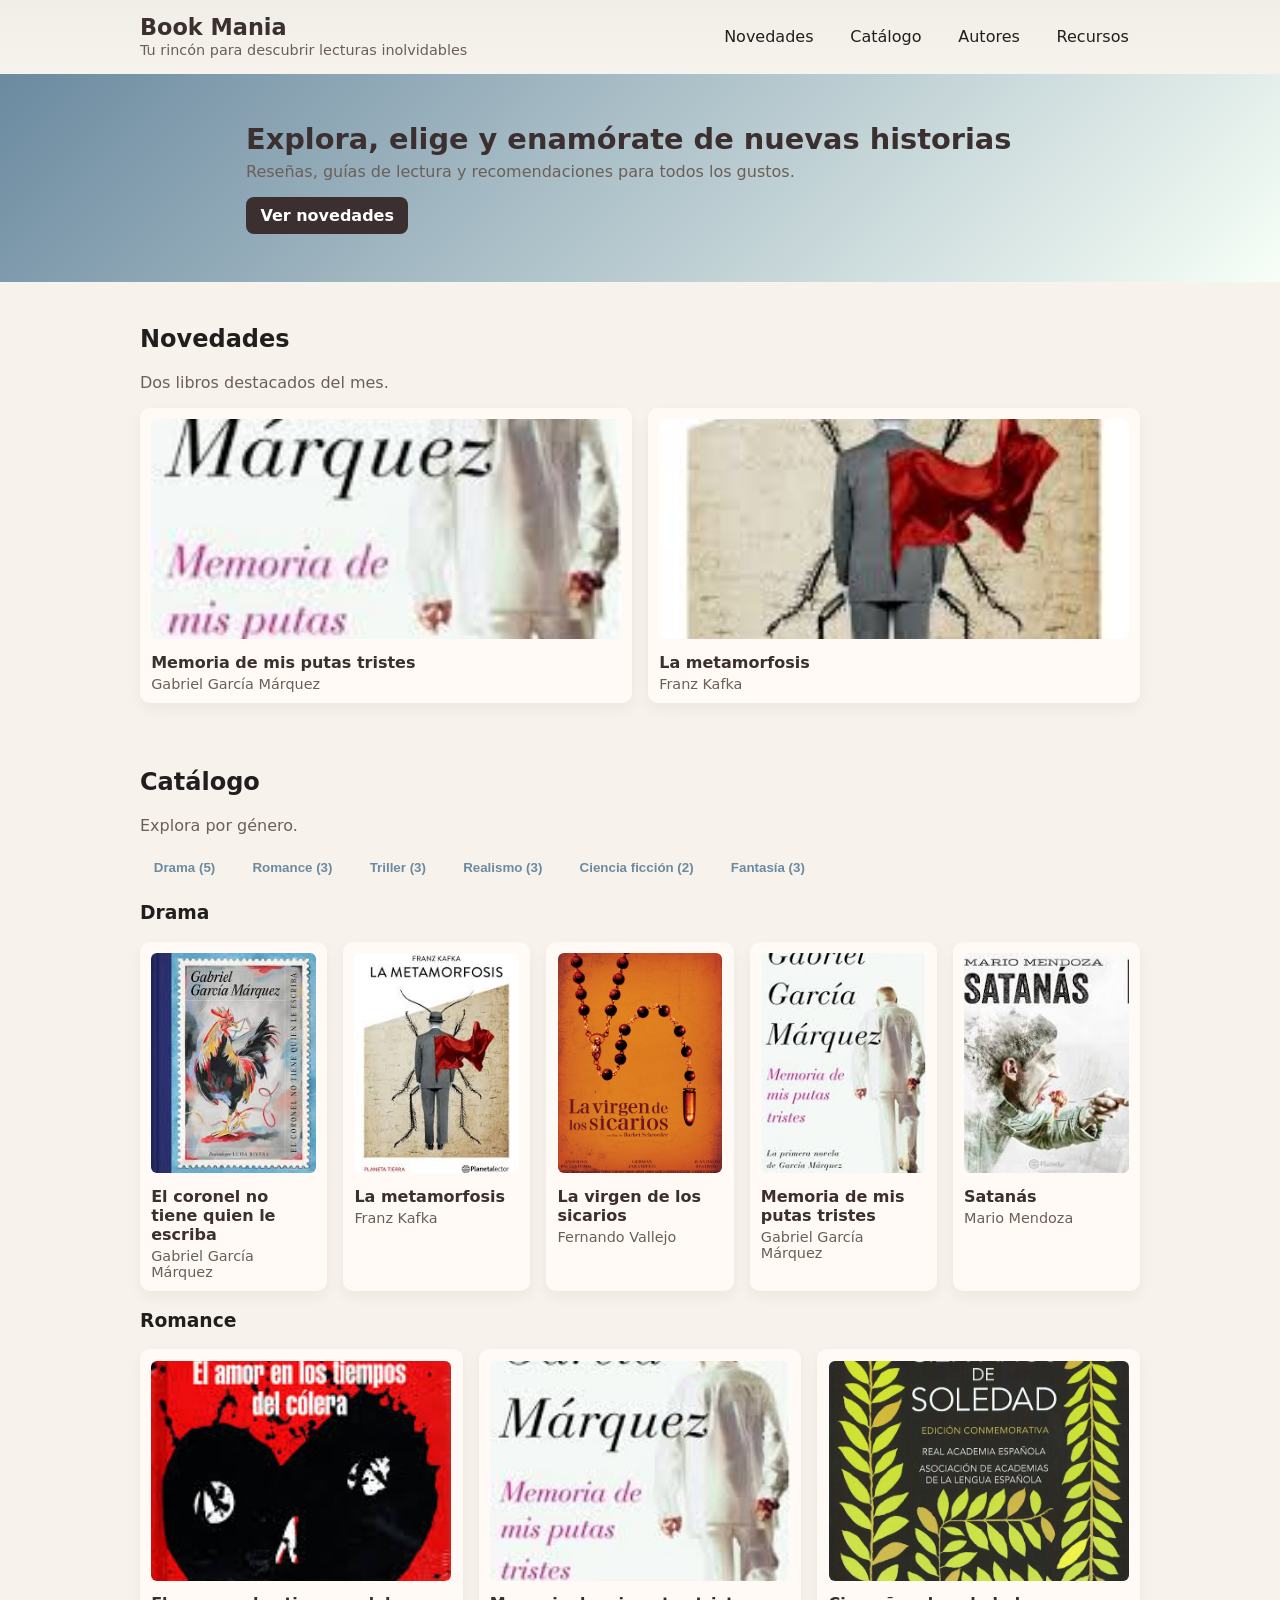
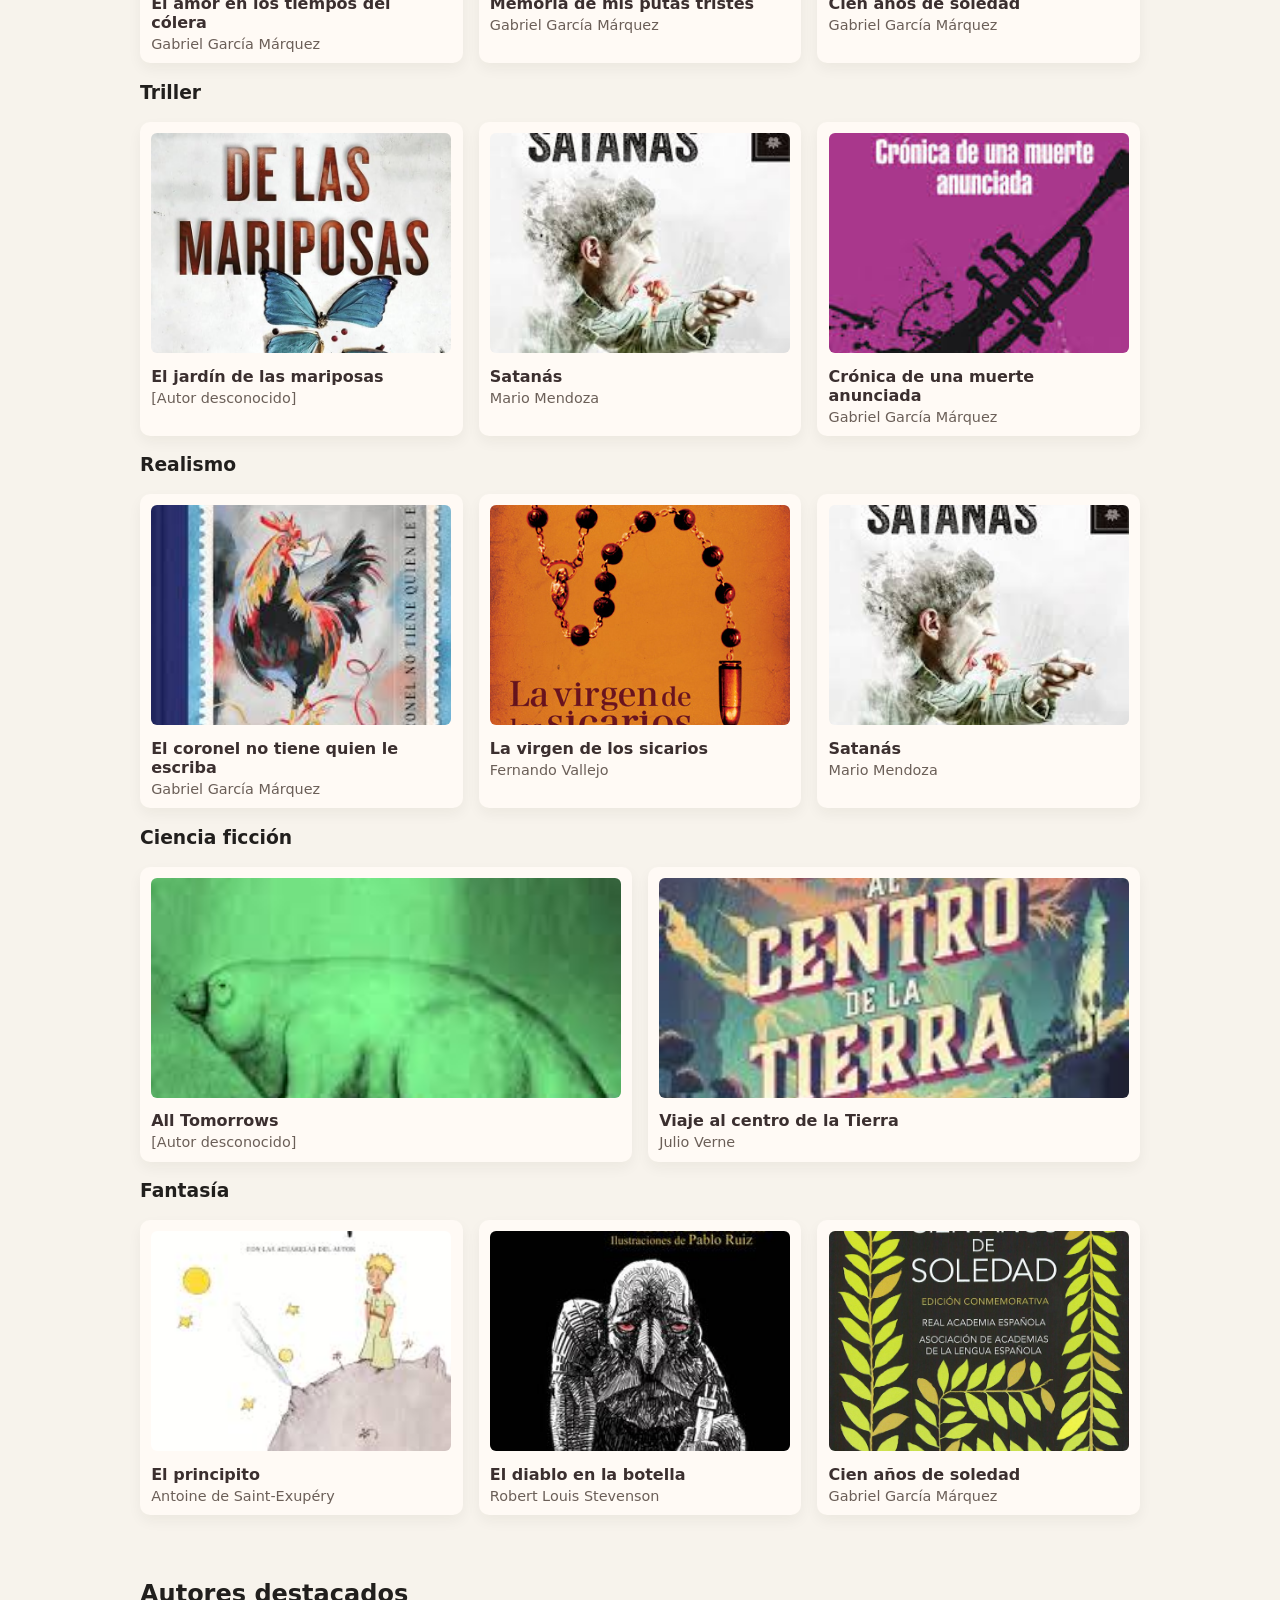
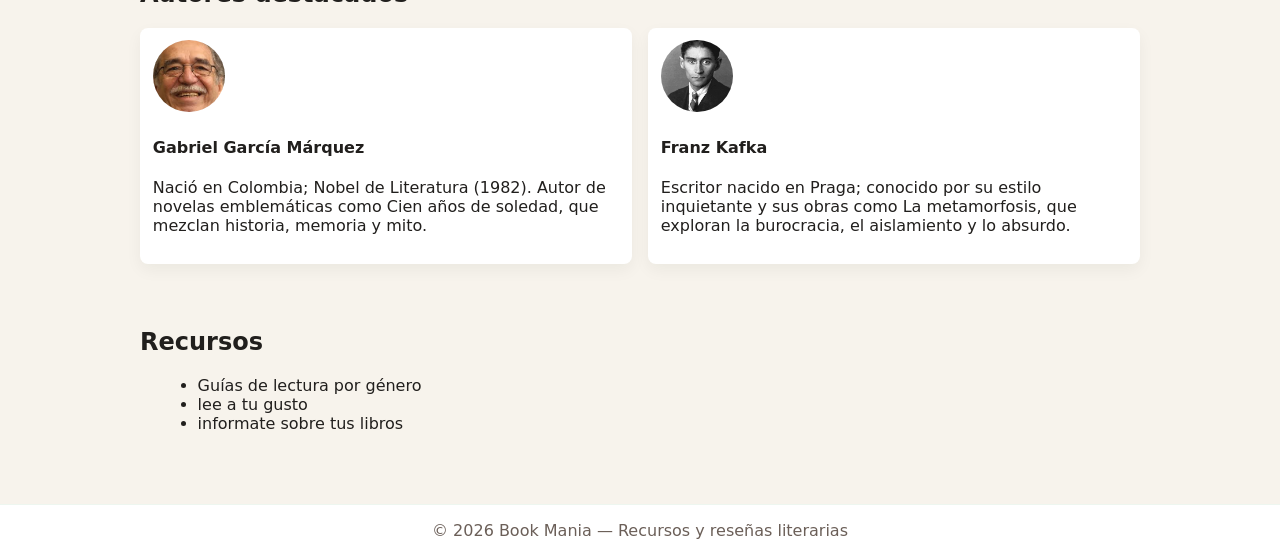
==== book-mania/index.html @ 06c865f2 "h" ====
<!doctype html>
<html lang="es">
<head>
  <meta charset="utf-8">
  <meta name="viewport" content="width=device-width, initial-scale=1">
  <title>Book Mania — Biblioteca y recomendaciones</title>
  <link rel="stylesheet" href="styles.css">
</head>
<body>
  <header class="site-header">
    <div class="container header-inner">
      <div class="brand">
        <h1>Book Mania</h1>
        <p class="tagline">Tu rincón para descubrir lecturas inolvidables</p>
      </div>
      <nav class="main-nav" id="main-nav">
        <ul>
          <li><a href="#novedades">Novedades</a></li>
          <li><a href="#catalogo">Catálogo</a></li>
          <li><a href="#autores">Autores</a></li>
          <li><a href="#recursos">Recursos</a></li>
        </ul>
      </nav>
      <button class="nav-toggle" id="nav-toggle" aria-label="Abrir menú">☰</button>
    </div>
  </header>

  <main>
    <section class="hero">
      <div class="container hero-inner">
        <h2>Explora, elige y enamórate de nuevas historias</h2>
        <p>Reseñas, guías de lectura y recomendaciones para todos los gustos.</p>
        <a href="#novedades" class="btn btn-primary">Ver novedades</a>
      </div>
    </section>

    <section id="novedades" class="container section">
      <h2>Novedades</h2>
      <p class="muted">Dos libros destacados del mes.</p>
      <div class="book-grid">
        <article class="book-card" id="nov-1" data-summary="Una novedad imperdible, mezcla de emoción y reflexión." data-description="Un retrato íntimo y lírico de un hombre que busca amor al final de su vida." data-why="Lee si te gustan las historias sobre memoria y deseo." data-features="tema del amor en la vejez|narracion reflexiva|personaje principal complejo">
          <div class="book-thumb"><img src="fotos/mis putas tristes.png" alt="Novedad 1"></div>
          <h4>Memoria de mis putas tristes</h4>
          <p class="book-author">Gabriel García Márquez</p>
        </article>
        <article class="book-card" id="nov-2" data-summary="Historia que está dando de qué hablar por su originalidad." data-description="Relato transformador sobre identidad y aislamiento." data-why="Ideal para quienes disfrutan del existencialismo y lo insólito." data-features="Original|Premiado|Lectura amena">
          <div class="book-thumb"><img src="fotos/la metamorfosis.png" alt="Novedad 2"></div>
          <h4>La metamorfosis</h4>
          <p class="book-author">Franz Kafka</p>
        </article>
      </div>
    </section>

    <section id="catalogo" class="container section">
      <h2>Catálogo</h2>
      <p class="muted">Explora por género.</p>

      <div class="genre-nav" role="tablist" aria-label="Géneros">
        <button class="genre-btn" data-target="genre-drama">Drama (5)</button>
        <button class="genre-btn" data-target="genre-romance">Romance (3)</button>
        <button class="genre-btn" data-target="genre-triller">Triller (3)</button>
        <button class="genre-btn" data-target="genre-realismo">Realismo (3)</button>
        <button class="genre-btn" data-target="genre-scifi">Ciencia ficción (2)</button>
        <button class="genre-btn" data-target="genre-fantasia">Fantasía (3)</button>
      </div>

      <!-- Drama (5) -->
      <div class="genre-section" id="genre-drama">
        <h3>Drama</h3>
        <div class="book-grid">
          <article class="book-card" data-genre="Drama" id="book-01" data-summary="Novela sobre un coronel y la espera." data-description="Un coronel espera una pensión que nunca llega; retrato de la soledad y la dignidad." data-why="Lee para conocer una crítica social compacta y emotiva." data-features="Clásico|Realismo social">
            <div class="book-thumb"><img src="fotos/Coronel.png" alt="El coronel no tiene quien le escriba"></div>
            <h4>El coronel no tiene quien le escriba</h4>
            <p class="book-author">Gabriel García Márquez</p>
          </article>
          <article class="book-card" data-genre="Drama" id="book-02" data-summary="Relato fantástico y perturbador." data-description="La transformación física y social de un hombre en insecto, y sus consecuencias." data-why="Lee si te interesan las metáforas sobre identidad y alienación." data-features="Clásico|Existencial">
            <div class="book-thumb"><img src="fotos/la metamorfosis.png" alt="La metamorfosis"></div>
            <h4>La metamorfosis</h4>
            <p class="book-author">Franz Kafka</p>
          </article>
          <article class="book-card" data-genre="Drama" id="book-03" data-summary="Novela sobre violencia urbana y redención." data-description="Una mirada cruda a la violencia en la ciudad y sus efectos en las personas." data-why="Recomendado para lectores que buscan narrativa social y directa." data-features="Crítica social|Realismo">
            <div class="book-thumb"><img src="fotos/la virgen de los sicarios.png" alt="La virgen de los sicarios"></div>
            <h4>La virgen de los sicarios</h4>
            <p class="book-author">Fernando Vallejo</p>
          </article>
          <article class="book-card" data-genre="Drama" id="book-04" data-summary="Novela sobre el amor tardío y la memoria." data-description="Historia íntima de un hombre que descubre el amor en la vejez." data-why="Perfecta para quienes disfrutan de prosa lírica y melancólica." data-features="Emotivo|Estilo lírico">
            <div class="book-thumb"><img src="fotos/mis putas tristes.png" alt="Memoria de mis putas tristes"></div>
            <h4>Memoria de mis putas tristes</h4>
            <p class="book-author">Gabriel García Márquez</p>
          </article>
          <article class="book-card" data-genre="Drama" id="book-05" data-summary="Novela oscura que explora el mal y la culpa." data-description="Relato que entrelaza crímenes y psicología para mostrar el lado oscuro de la sociedad." data-why="Lee si te atraen las tramas psicológicas y tensas." data-features="Impactante|Psicológico">
            <div class="book-thumb"><img src="fotos/satanas.png" alt="Satanás"></div>
            <h4>Satanás</h4>
            <p class="book-author">Mario Mendoza</p>
          </article>
       
        </div>
      </div>

      <!-- Romance (3) -->
      <div class="genre-section" id="genre-romance">
        <h3>Romance</h3>
        <div class="book-grid">
          <article class="book-card" data-genre="Romance" id="book-08" data-summary="Amor en tiempos y distancia." data-description="Una historia de amor que atraviesa el tiempo y la separación." data-why="Lee para disfrutar una épica romántica sobre lealtad y paciencia." data-features="Clásico|Épico">
            <div class="book-thumb"><img src="fotos/el amor en los tiempos de colera.png" alt="El amor en los tiempos del cólera"></div>
            <h4>El amor en los tiempos del cólera</h4>
            <p class="book-author">Gabriel García Márquez</p>
          </article>
          <article class="book-card" data-genre="Romance" id="book-09" data-summary="Novela sobre el amor tardío y la memoria." data-description="Reflexión sobre el deseo y la vejez narrada con ternura." data-why="Ideal para lectores que valoran la prosa sensible y la nostalgia." data-features="Emotivo|Estilo lírico">
            <div class="book-thumb"><img src="fotos/mis putas tristes.png" alt="Memoria de mis putas tristes"></div>
            <h4>Memoria de mis putas tristes</h4>
            <p class="book-author">Gabriel García Márquez</p>
          </article>
          <article class="book-card" data-genre="Romance" id="book-10" data-summary="Saga familiar y pasiones a lo largo de generaciones." data-description="Épica familiar que mezcla realismo mágico y destino colectivo." data-why="Lee si te gustan las sagas ricas en personajes y simbolismo." data-features="Clásico|Magistral">
            <div class="book-thumb"><img src="fotos/cien años de soledad.png" alt="Cien años de soledad"></div>
            <h4>Cien años de soledad</h4>
            <p class="book-author">Gabriel García Márquez</p>
          </article>
        </div>
      </div>

      <!-- Triller (3) -->
      <div class="genre-section" id="genre-triller">
        <h3>Triller</h3>
        <div class="book-grid">
          <article class="book-card" data-genre="Triller" id="book-11" data-summary="Novela de suspense y misterio." data-description="Suspense psicológico con personajes atrapados en una red de secretos." data-why="Lee para una trama tensa y sorprendente." data-features="Tensión|Giros">
            <div class="book-thumb"><img src="fotos/el jardin de las mariposas.png" alt="El jardín de las mariposas"></div>
            <h4>El jardín de las mariposas</h4>
            <p class="book-author">[Autor desconocido]</p>
          </article>
          <article class="book-card" data-genre="Triller" id="book-12" data-summary="Novela que explora el mal y la culpa." data-description="Relato que indaga en las causas y consecuencias del crimen." data-why="Recomendado si buscas tramas introspectivas y oscuras." data-features="Impactante|Psicológico">
            <div class="book-thumb"><img src="fotos/satanas.png" alt="Satanás"></div>
            <h4>Satanás</h4>
            <p class="book-author">Mario Mendoza</p>
          </article>
          <article class="book-card" data-genre="Triller" id="book-13" data-summary="Crónica que anticipa un desenlace inevitable." data-description="Crónica de un hecho trágico donde todos conocen el final." data-why="Lee para apreciar cómo la tensión se construye con lo cotidiano." data-features="Clásico|Sorpresa">
            <div class="book-thumb"><img src="fotos/cronicas de una muerte anunciada.png" alt="Crónica de una muerte anunciada"></div>
            <h4>Crónica de una muerte anunciada</h4>
            <p class="book-author">Gabriel García Márquez</p>
          </article>
        </div>
      </div>

      <!-- Realismo (3) -->
      <div class="genre-section" id="genre-realismo">
        <h3>Realismo</h3>
        <div class="book-grid">
          <article class="book-card" data-genre="Realismo" id="book-14" data-summary="Novela sobre un coronel y la espera." data-description="Retrato íntimo de la pobreza y la resistencia en un pueblo olvidado." data-why="Lee para conocer un estilo sobrio y profundamente humano." data-features="Clásico|Realismo social">
            <div class="book-thumb"><img src="fotos/Coronel.png" alt="El coronel no tiene quien le escriba"></div>
            <h4>El coronel no tiene quien le escriba</h4>
            <p class="book-author">Gabriel García Márquez</p>
          </article>
          <article class="book-card" data-genre="Realismo" id="book-15" data-summary="Novela sobre violencia urbana y redención." data-description="Narración cruda que examina la violencia y sus raíces sociales." data-why="Recomendado para lectores que buscan verdad y crítica social." data-features="Crítica social|Realismo">
            <div class="book-thumb"><img src="fotos/la virgen de los sicarios.png" alt="La virgen de los sicarios"></div>
            <h4>La virgen de los sicarios</h4>
            <p class="book-author">Fernando Vallejo</p>
          </article>
          <article class="book-card" data-genre="Realismo" id="book-16" data-summary="Novela oscura que explora el mal y la culpa." data-description="Historia que mezcla hechos violentos con reflexiones morales." data-why="Lee si te interesan las complejidades morales en la ficción." data-features="Impactante|Psicológico">
            <div class="book-thumb"><img src="fotos/satanas.png" alt="Satanás"></div>
            <h4>Satanás</h4>
            <p class="book-author">Mario Mendoza</p>
          </article>
        
        </div>
      </div>

      <!-- Ciencia ficción (2) -->
      <div class="genre-section" id="genre-scifi">
        <h3>Ciencia ficción</h3>
        <div class="book-grid">
          <article class="book-card" data-genre="Ciencia ficción" id="book-18" data-summary="Especulación futura sobre la evolución humana." data-description="Colección de escenarios que imaginan futuros posibles para la humanidad." data-why="Lee si te atrae la ciencia ficción especulativa y las ideas audaces." data-features="Espacial|Reflexivo">
            <div class="book-thumb"><img src="fotos/all tomorrows.png" alt="All Tomorrows"></div>
            <h4>All Tomorrows</h4>
            <p class="book-author">[Autor desconocido]</p>
          </article>
          <article class="book-card" data-genre="Ciencia ficción" id="book-19" data-summary="Aventura subterránea y descubrimientos." data-description="Viaje científico y aventurero hacia el centro del planeta, lleno de maravillas." data-why="Perfecto para lectores de aventuras clásicas y curiosidad científica." data-features="Aventura|Clásico">
            <div class="book-thumb"><img src="fotos/viaje al centro de la tierra.png" alt="Viaje al centro de la Tierra"></div>
            <h4>Viaje al centro de la Tierra</h4>
            <p class="book-author">Julio Verne</p>
          </article>
          
        </div>
      </div>

      <!-- Fantasía (2) -->
      <div class="genre-section" id="genre-fantasia">
        <h3>Fantasía</h3>
        <div class="book-grid">
          <article class="book-card" data-genre="Fantasía" id="book-21" data-summary="Historia poética y sencilla con grandes lecciones." data-description="Pequeñas reflexiones sobre la amistad, el amor y la pérdida." data-why="Lee en cualquier momento para ver la vida desde otra perspectiva." data-features="Clásico|Infantil">
            <div class="book-thumb"><img src="fotos/principito.png" alt="El principito"></div>
            <h4>El principito</h4>
            <p class="book-author">Antoine de Saint-Exupéry</p>
          </article>
          <article class="book-card" data-genre="Fantasía" id="book-22" data-summary="Cuento fantástico sobre deseos y consecuencias." data-description="Relato breve sobre un hombre que obtiene lo que desea, con un coste moral." data-why="Recomendado para quienes disfrutan de fábulas con moraleja." data-features="Clásico|Moral">
            <div class="book-thumb"><img src="fotos/diablo en la botella.png" alt="El diablo en la botella"></div>
            <h4>El diablo en la botella</h4>
            <p class="book-author">Robert Louis Stevenson</p>
          </article>
          <article class="book-card" data-genre="Fantasía" id="book-23" data-summary="Saga familiar y pasiones a lo largo de generaciones." data-description="Novela multigeneracional que mezcla lo fantástico con lo cotidiano." data-why="Lee para disfrutar de una prosa rica y un universo propio." data-features="Clásico|Magistral">
            <div class="book-thumb"><img src="fotos/cien años de soledad.png" alt="Cien años de soledad"></div>
            <h4>Cien años de soledad</h4>
            <p class="book-author">Gabriel García Márquez</p>
          </article>
        </div>
      </div>
    </section>

    <section id="autores" class="container section">
      <h2>Autores destacados</h2>
      <div class="authors">
        <article class="author-card" id="author-ggm" data-description="Escritor colombiano, figura central del realismo mágico." data-why="Lee a GGM por su prosa rica, sus mitos familiares y su visión de América Latina.">
          <div class="avatar"><img src="fotos/gabriel.png" alt="Gabriel García Márquez"></div>
          <h4>Gabriel García Márquez</h4>
          <p class="bio">Nació en Colombia; Nobel de Literatura (1982). Autor de novelas emblemáticas como Cien años de soledad, que mezclan historia, memoria y mito.</p>
        </article>

        <article class="author-card" id="author-kafka" data-description="Escritor checo de lengua alemana, autor de relatos sobre la alienación." data-why="Lee a Kafka para experimentar la narrativa del absurdo y las preguntas sobre identidad y culpa.">
          <div class="avatar"><img src="fotos/Franz Kafka.png" alt="Franz Kafka"></div>
          <h4>Franz Kafka</h4>
          <p class="bio">Escritor nacido en Praga; conocido por su estilo inquietante y sus obras como La metamorfosis, que exploran la burocracia, el aislamiento y lo absurdo.</p>
        </article>
      </div>
    </section>

    <section id="recursos" class="container section">
      <h2>Recursos</h2>
      <ul class="resources">
        <li>Guías de lectura por género</li>
        <li>lee a tu gusto </li>
        <li>informate sobre tus libros </li>
      </ul>
    </section>
  </main>

  <footer class="site-footer">
    <div class="container">
      <p>© 2026 Book Mania — Recursos y reseñas literarias</p>
    </div>
  </footer>
  <!-- Modal de detalles -->
  <div class="modal" id="book-modal" aria-hidden="true">
    <div class="modal-backdrop" id="modal-backdrop"></div>
    <div class="modal-content" role="dialog" aria-modal="true" aria-labelledby="modal-title">
      <button class="modal-close" id="modal-close" aria-label="Cerrar">×</button>
      <div class="modal-body">
        <div class="modal-left">
          <img id="modal-img" src="" alt="Portada">
        </div>
        <div class="modal-right">
          <h3 id="modal-title">Título</h3>
          <p class="modal-author" id="modal-author">Autor</p>
          <p id="modal-summary">Resumen</p>
          <!-- nueva sección: descripción y motivos -->
          <h4>Descripción</h4>
          <p id="modal-desc">Texto breve que describe el libro.</p>
          <h4>¿Por qué leerlo?</h4>
          <p id="modal-why">Razón para escoger esta lectura.</p>
          <h4>Características</h4>
          <ul id="modal-features"></ul>
        </div>
      </div>
    </div>
  </div>

  <script>
    const toggle = document.getElementById('nav-toggle');
    const nav = document.getElementById('main-nav');
    toggle.addEventListener('click', ()=>nav.classList.toggle('open'));

    // Géneros interactivos: scroll suave y marcar activo
    const genreBtns = document.querySelectorAll('.genre-btn');
    genreBtns.forEach(btn=>{
      btn.addEventListener('click', ()=>{
        const targetId = btn.dataset.target;
        const targetEl = document.getElementById(targetId);
        if(targetEl){
          targetEl.scrollIntoView({behavior:'smooth',block:'start'});
        }
        genreBtns.forEach(b=>b.classList.remove('active'));
        btn.classList.add('active');
      });
    });

    // Modal de libro
    const modal = document.getElementById('book-modal');
    const modalImg = document.getElementById('modal-img');
    const modalTitle = document.getElementById('modal-title');
    const modalAuthor = document.getElementById('modal-author');
    const modalSummary = document.getElementById('modal-summary');
    const modalDesc = document.getElementById('modal-desc');
    const modalWhy = document.getElementById('modal-why');
    const modalFeatures = document.getElementById('modal-features');
    const modalClose = document.getElementById('modal-close');
    const modalBackdrop = document.getElementById('modal-backdrop');

    function openModal(data){
      modalImg.src = data.imgSrc || '';
      modalImg.alt = data.imgAlt || '';
      modalTitle.textContent = data.title || '';
      modalAuthor.textContent = data.author || '';
      modalSummary.textContent = data.summary || '';
      modalDesc.textContent = data.description || '';
      modalWhy.textContent = data.why || '';
      modalFeatures.innerHTML = '';
      (data.features||[]).forEach(f=>{
        const li = document.createElement('li'); li.textContent = f; modalFeatures.appendChild(li);
      });
      modal.classList.add('open');
      modal.setAttribute('aria-hidden','false');
      document.body.style.overflow = 'hidden';
    }

    function closeModal(){
      modal.classList.remove('open');
      modal.setAttribute('aria-hidden','true');
      document.body.style.overflow = '';
    }

    modalClose.addEventListener('click', closeModal);
    modalBackdrop.addEventListener('click', closeModal);
    window.addEventListener('keydown', (e)=>{ if(e.key==='Escape') closeModal(); });

    // Agregar listeners a cada tarjeta de libro
    const bookCards = document.querySelectorAll('.book-card');
    bookCards.forEach(card=>{
      card.style.cursor = 'pointer';
      card.addEventListener('click', ()=>{
        const title = card.querySelector('h4')?.textContent || '';
        const author = card.querySelector('.book-author')?.textContent || '';
        const imgEl = card.querySelector('.book-thumb img');
        const imgSrc = imgEl ? imgEl.src : '';
        const imgAlt = imgEl ? imgEl.alt : '';
        const summary = card.dataset.summary || '';
        const description = card.dataset.description || '';
        const why = card.dataset.why || '';
        const features = (card.dataset.features || '').split('|').map(s=>s.trim()).filter(Boolean);
        openModal({title,author,imgSrc,imgAlt,summary,description,why,features});
      });
    });

    // Opcional: si vienes con hash en URL, activar ese género
    window.addEventListener('load', ()=>{
      const h = location.hash.replace('#','');
      if(h){
        const btn = document.querySelector(`.genre-btn[data-target="${h}"]`);
        if(btn) btn.click();
      }
    });
  </script>
</body>
</html>
---- book-mania/styles.css ----
:root{
  --bg:#f7f3ec; /* papel suave */
  --accent:#3b2f2f; /* marrón oscuro para títulos */
  --accent-2:#6b8aa0; /* azul suave para enlaces */
  --muted:#6b5f58; /* gris cálido */
  --card:#fffaf5; /* tarjetas claras */
  --text:#211f1d;
}
*{box-sizing:border-box}
html,body{height:100%}
body{margin:0;font-family:Inter, system-ui, -apple-system, 'Segoe UI', Roboto, Arial;background:var(--bg);color:var(--text)}
.container{max-width:1000px;margin:0 auto;padding:0 1rem}

.site-header{border-bottom:1px solid #eef6ef;background:linear-gradient(180deg, rgba(58,122,100,0.04), rgba(255,255,255,0));}
.header-inner{display:flex;align-items:center;justify-content:space-between;padding:0.9rem 0}
.brand h1{margin:0;color:var(--accent);font-size:1.4rem}
.brand .tagline{margin:2px 0 0;font-size:0.9rem;color:var(--muted)}
.main-nav ul{display:flex;gap:0.9rem;list-style:none;margin:0;padding:0}
.main-nav a{text-decoration:none;color:var(--text);padding:0.45rem 0.7rem;border-radius:6px}
.main-nav a:hover{background:var(--accent-2);color:var(--accent)}
.nav-toggle{display:none;border:0;background:transparent;font-size:1.3rem}

.hero{padding:3rem 0;background:linear-gradient(135deg,var(--accent-2), #f7fff7);border-bottom:1px solid #f0f8f0}
.hero-inner{max-width:820px}
.hero h2{margin:0 0 0.4rem;font-size:1.8rem;color:var(--accent)}
.hero p{margin:0 0 1rem;color:var(--muted)}
.btn{display:inline-block;padding:0.55rem 0.9rem;border-radius:8px;text-decoration:none;font-weight:600}
.btn-primary{background:var(--accent);color:#fff}

.section{padding:1.4rem 0}
.muted{color:var(--muted)}

.genre-nav{display:flex;gap:0.6rem;flex-wrap:wrap;margin:0.6rem 0 1rem}
.genre-btn{background:transparent;border:1px solid transparent;padding:0.5rem 0.8rem;border-radius:8px;cursor:pointer;color:var(--accent-2);font-weight:600}
.genre-btn:hover{background:rgba(107,138,160,0.08)}
.genre-btn.active{background:var(--accent-2);color:#fff}

.book-grid{display:grid;grid-template-columns:repeat(auto-fit,minmax(180px,1fr));gap:1rem}
.book-card{background:var(--card);padding:0.7rem;border-radius:10px;box-shadow:0 6px 14px rgba(33,31,29,0.05);text-align:left}
.book-thumb img{width:100%;height:220px;object-fit:cover;border-radius:6px}
.book-card h4{margin:0.6rem 0 0.25rem;color:var(--accent)}
.book-author{margin:0;color:var(--muted);font-size:0.9rem}

.authors{display:flex;gap:1rem;flex-wrap:wrap}
.author-card{background:#fff;padding:0.8rem;border-radius:8px;flex:1 1 220px;box-shadow:0 6px 16px rgba(16,38,18,0.05)}
.avatar img{width:72px;height:72px;object-fit:cover;border-radius:50%}

.resources{list-style:disc;margin-left:1.1rem}

.contact-form{display:grid;gap:0.6rem;max-width:520px}
.contact-form input,.contact-form textarea{width:100%;padding:0.6rem;border:1px solid #e6efe6;border-radius:6px}

.site-footer{border-top:1px solid #efe7dd;padding:1rem 0;margin-top:2rem;background:transparent}
.site-footer p{margin:0;color:var(--muted);text-align:center}

@media(max-width:900px){
  .main-nav{display:none}
  .main-nav.open{display:block;position:absolute;left:0;right:0;top:68px;background:var(--bg);padding:0.6rem;border-top:1px solid #efe7dd}
  .main-nav ul{flex-direction:column}
  .nav-toggle{display:block}
  .list-cards{grid-template-columns:1fr}
}

@media(max-width:520px){
  .hero h2{font-size:1.3rem}
  .book-thumb img{height:180px}
}


.authors{display:flex;gap:1rem;flex-wrap:wrap}
.author-card{background:#fff;padding:0.8rem;border-radius:8px;flex:1 1 220px;box-shadow:0 6px 16px rgba(16,38,18,0.05)}
.avatar img{width:72px;height:72px;object-fit:cover;border-radius:50%}

.resources{list-style:disc;margin-left:1.1rem}

.contact-form{display:grid;gap:0.6rem;max-width:520px}
.contact-form input,.contact-form textarea{width:100%;padding:0.6rem;border:1px solid #e6efe6;border-radius:6px}

.site-footer{border-top:1px solid #eef6ef;padding:1rem 0;margin-top:2rem;background:#fff}
.site-footer p{margin:0;color:var(--muted);text-align:center}

@media(max-width:900px){
  .main-nav{display:none}
  .main-nav.open{display:block;position:absolute;left:0;right:0;top:68px;background:var(--bg);padding:0.6rem;border-top:1px solid #eef6ef}
  .main-nav ul{flex-direction:column}
  .nav-toggle{display:block}
  .list-cards{grid-template-columns:1fr}
}

@media(max-width:520px){
  .hero h2{font-size:1.3rem}
  .thumb img{width:96px;height:132px}
}

/* Modal styles */
.modal{position:fixed;inset:0;display:flex;align-items:center;justify-content:center;visibility:hidden;opacity:0;transition:opacity .22s ease,visibility .22s;z-index:60}
.modal.open{visibility:visible;opacity:1}
.modal-backdrop{position:absolute;inset:0;background:rgba(16,16,16,0.45)}
.modal-content{position:relative;background:var(--card);border-radius:12px;max-width:920px;width:94%;z-index:70;box-shadow:0 20px 50px rgba(16,16,16,0.25);overflow:hidden}
.modal-body{display:flex;gap:1rem;padding:1rem}
.modal-left{flex:0 0 40%;max-width:40%}
.modal-left img{width:100%;height:100%;object-fit:cover;border-radius:8px}
.modal-right{flex:1;padding:0.2rem 0.4rem}
.modal-right h3{margin:0;color:var(--accent)}
.modal-right p{color:var(--muted)}
.modal-right h4{margin-top:0.8rem;margin-bottom:0.3rem;color:var(--accent-2)}
.modal-features{margin:0;padding:0}
.modal-features li{margin:0.25rem 0;padding-left:1rem}
.modal-close{position:absolute;right:8px;top:6px;border:0;background:transparent;font-size:1.6rem;padding:0.3rem;cursor:pointer;color:var(--muted)}

@media(max-width:800px){
  .modal-body{flex-direction:column}
  .modal-left{max-width:100%;flex-basis:auto}
}
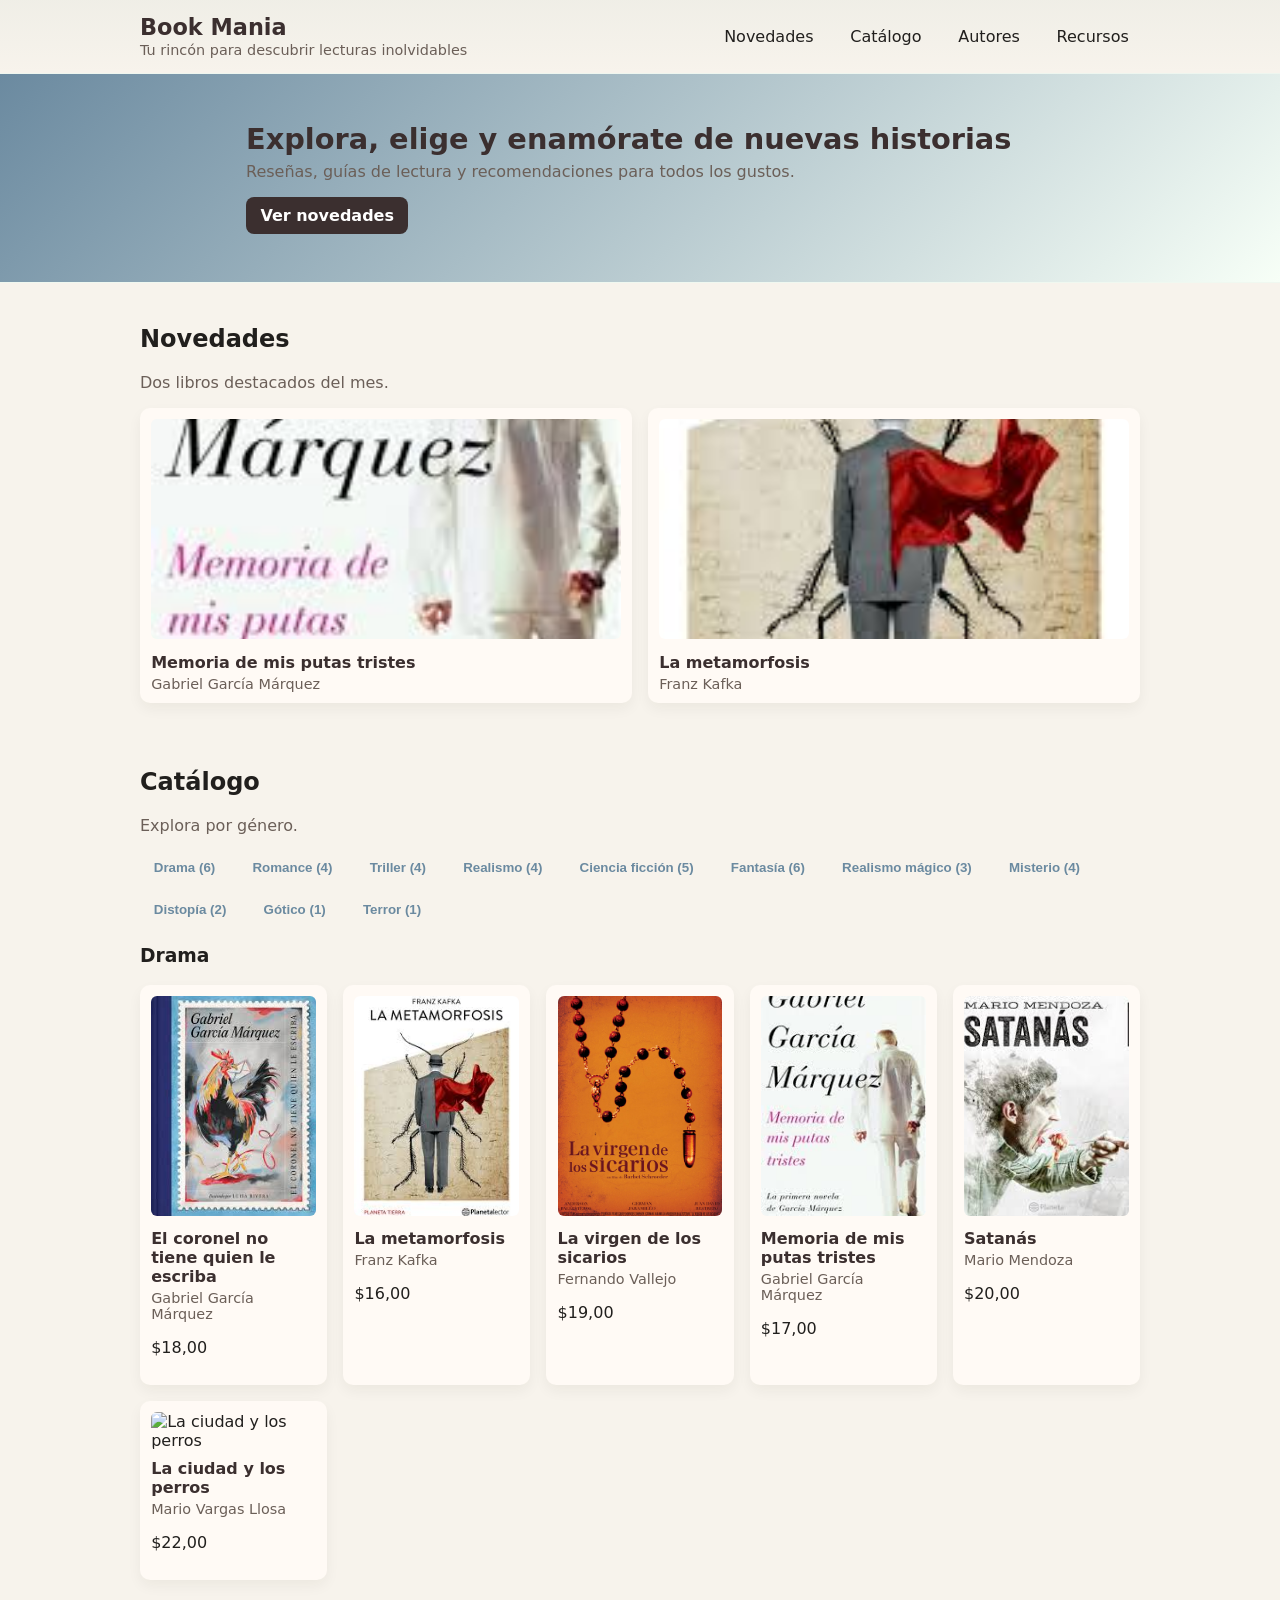
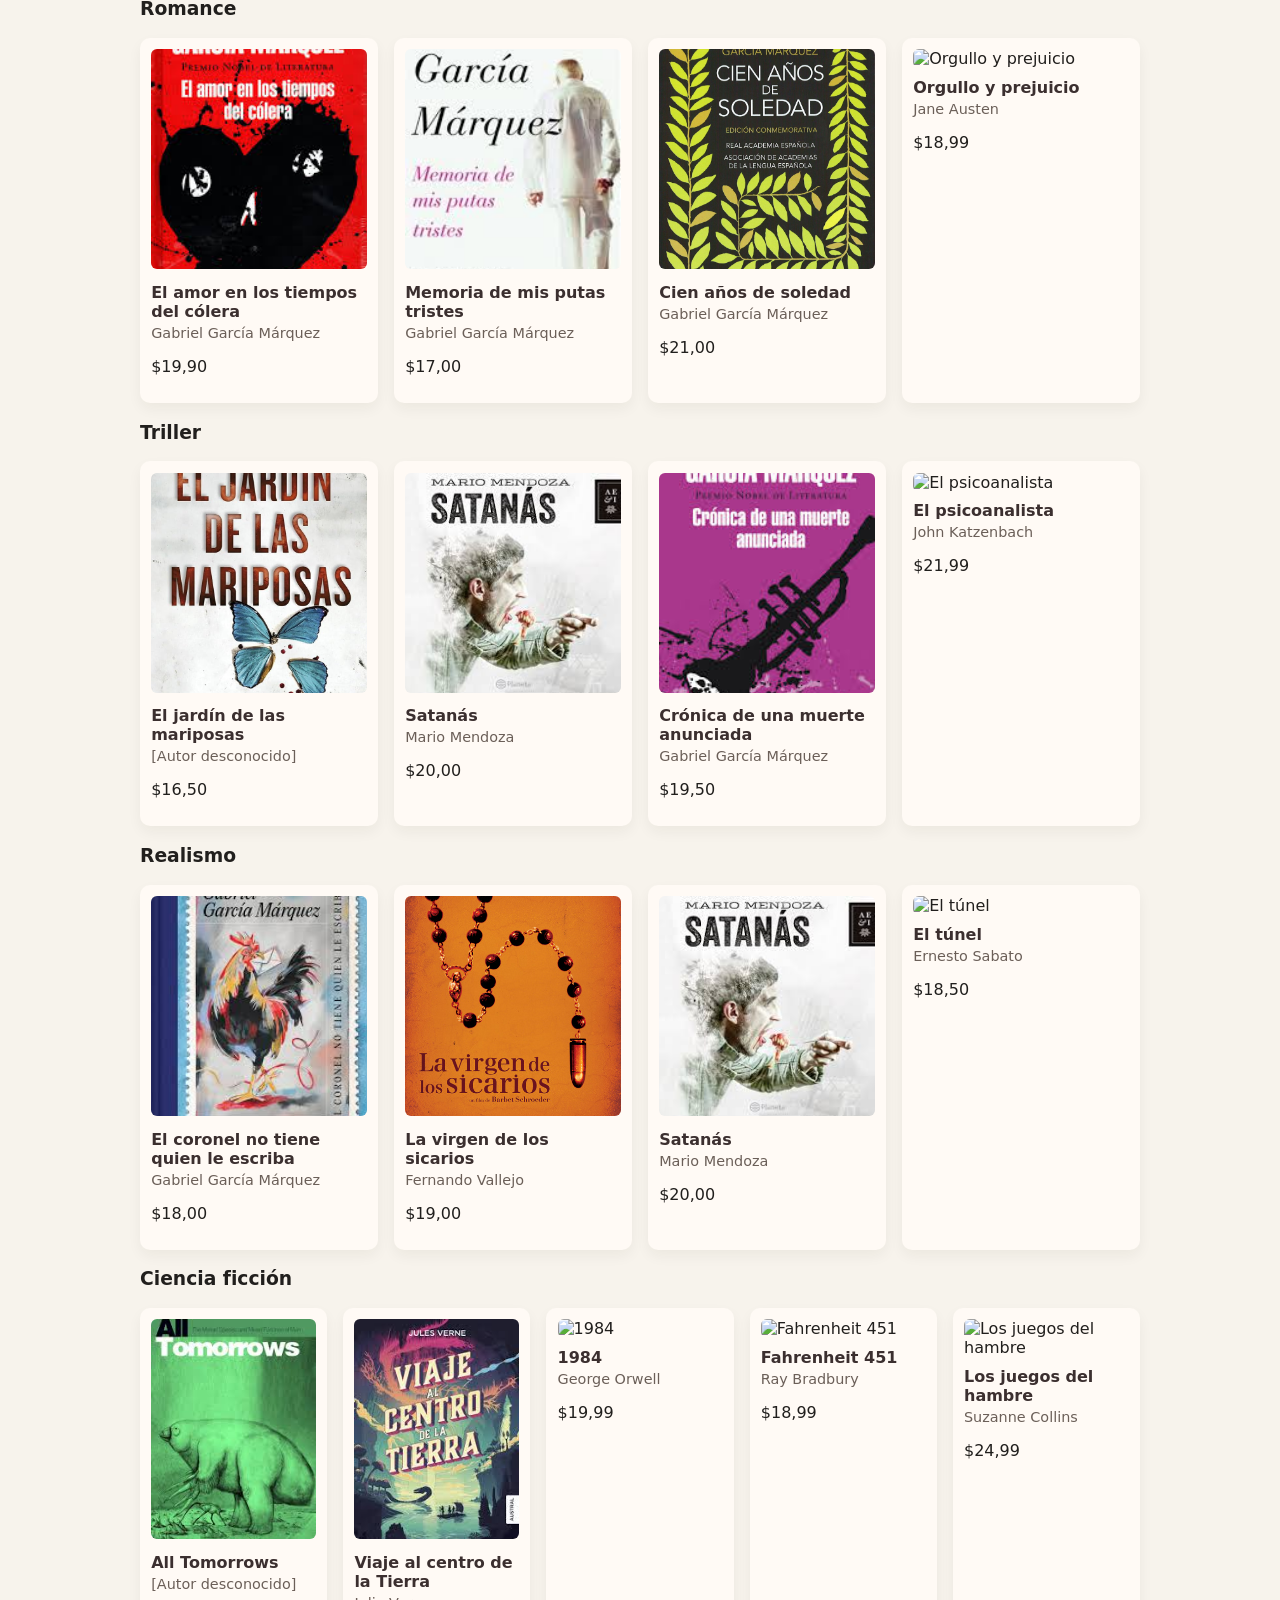
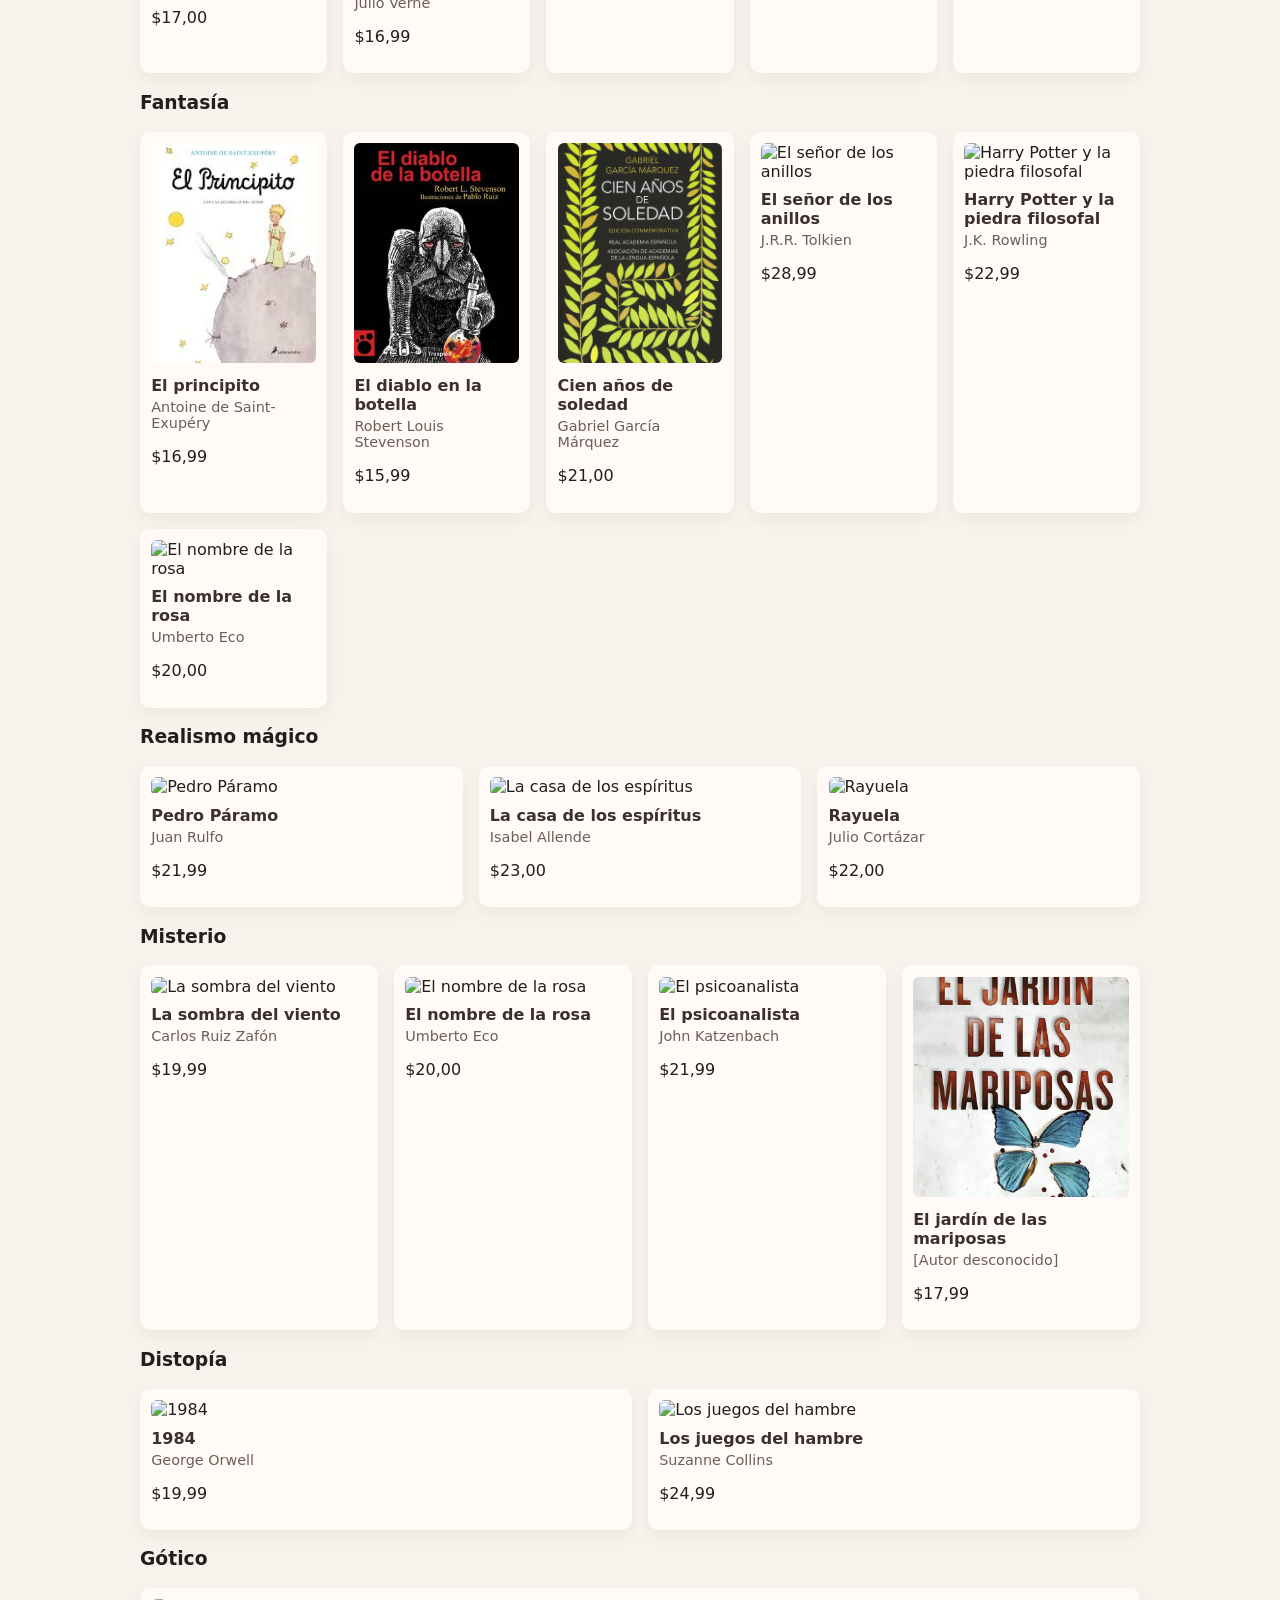
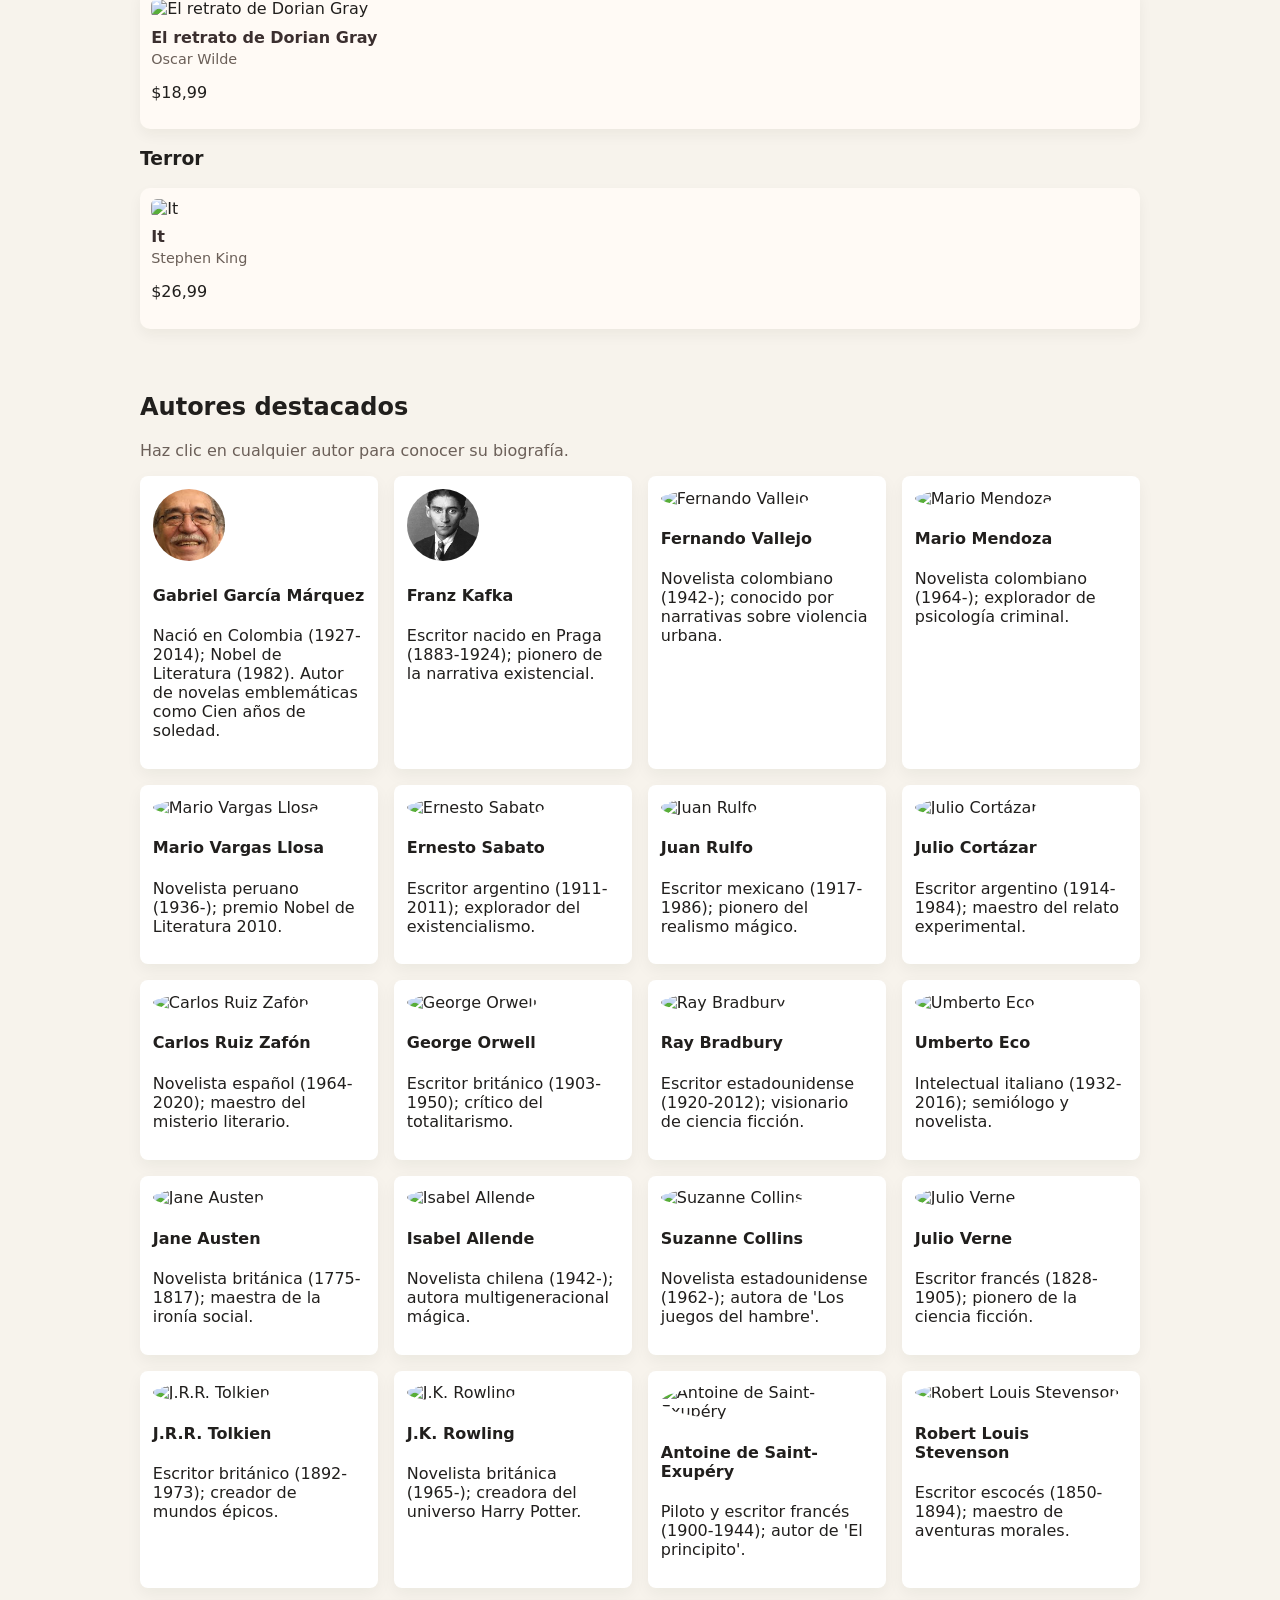
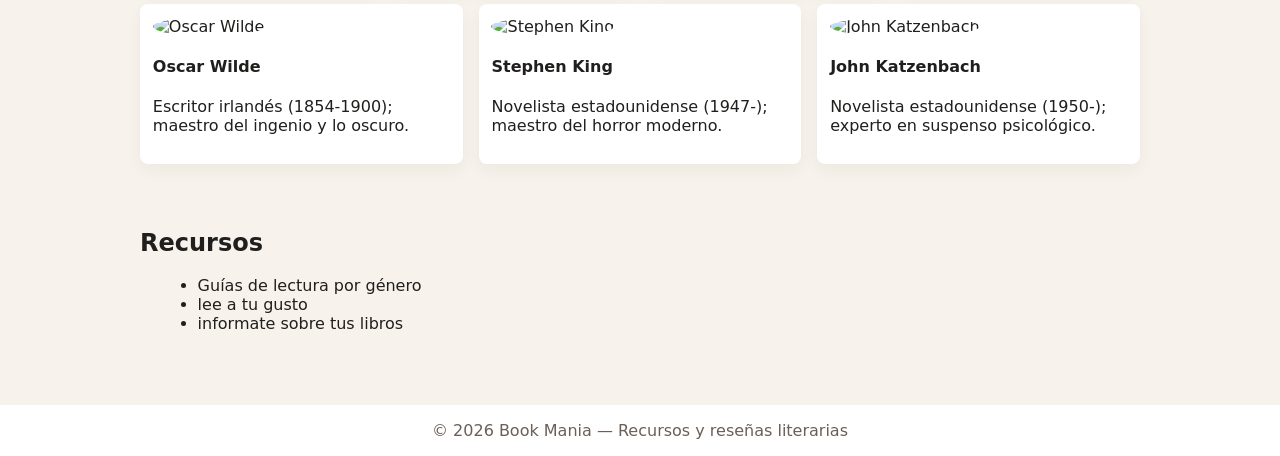
==== commit bf4ddfaf: "confirmo" ====
--- a/book-mania/index.html
+++ b/book-mania/index.html
@@ -56,168 +56,482 @@
       <p class="muted">Explora por género.</p>
 
       <div class="genre-nav" role="tablist" aria-label="Géneros">
-        <button class="genre-btn" data-target="genre-drama">Drama (5)</button>
-        <button class="genre-btn" data-target="genre-romance">Romance (3)</button>
-        <button class="genre-btn" data-target="genre-triller">Triller (3)</button>
-        <button class="genre-btn" data-target="genre-realismo">Realismo (3)</button>
-        <button class="genre-btn" data-target="genre-scifi">Ciencia ficción (2)</button>
-        <button class="genre-btn" data-target="genre-fantasia">Fantasía (3)</button>
-      </div>
-
-      <!-- Drama (5) -->
+        <button class="genre-btn" data-target="genre-drama">Drama (6)</button>
+        <button class="genre-btn" data-target="genre-romance">Romance (4)</button>
+        <button class="genre-btn" data-target="genre-triller">Triller (4)</button>
+        <button class="genre-btn" data-target="genre-realismo">Realismo (4)</button>
+        <button class="genre-btn" data-target="genre-scifi">Ciencia ficción (5)</button>
+        <button class="genre-btn" data-target="genre-fantasia">Fantasía (6)</button>
+        <button class="genre-btn" data-target="genre-realismo-magico">Realismo mágico (3)</button>
+        <button class="genre-btn" data-target="genre-misterio">Misterio (4)</button>
+        <button class="genre-btn" data-target="genre-distopia">Distopía (2)</button>
+        <button class="genre-btn" data-target="genre-gotico">Gótico (1)</button>
+        <button class="genre-btn" data-target="genre-terror">Terror (1)</button>
+      </div>
+
+      <!-- Drama (6) -->
       <div class="genre-section" id="genre-drama">
         <h3>Drama</h3>
         <div class="book-grid">
-          <article class="book-card" data-genre="Drama" id="book-01" data-summary="Novela sobre un coronel y la espera." data-description="Un coronel espera una pensión que nunca llega; retrato de la soledad y la dignidad." data-why="Lee para conocer una crítica social compacta y emotiva." data-features="Clásico|Realismo social">
+          <article class="book-card" data-genre="Drama" id="book-01" data-price="18,00" data-summary="Novela sobre un coronel y la espera." data-description="Un coronel espera una pensión que nunca llega; retrato de la soledad y la dignidad." data-why="Lee para conocer una crítica social compacta y emotiva." data-features="Clásico|Realismo social" data-author-id="ggm">
             <div class="book-thumb"><img src="fotos/Coronel.png" alt="El coronel no tiene quien le escriba"></div>
             <h4>El coronel no tiene quien le escriba</h4>
             <p class="book-author">Gabriel García Márquez</p>
-          </article>
-          <article class="book-card" data-genre="Drama" id="book-02" data-summary="Relato fantástico y perturbador." data-description="La transformación física y social de un hombre en insecto, y sus consecuencias." data-why="Lee si te interesan las metáforas sobre identidad y alienación." data-features="Clásico|Existencial">
+            <p class="book-price">$18,00</p>
+          </article>
+          <article class="book-card" data-genre="Drama" id="book-02" data-price="16,00" data-summary="Relato fantástico y perturbador." data-description="La transformación física y social de un hombre en insecto, y sus consecuencias." data-why="Lee si te interesan las metáforas sobre identidad y alienación." data-features="Clásico|Existencial" data-author-id="kafka">
             <div class="book-thumb"><img src="fotos/la metamorfosis.png" alt="La metamorfosis"></div>
             <h4>La metamorfosis</h4>
             <p class="book-author">Franz Kafka</p>
-          </article>
-          <article class="book-card" data-genre="Drama" id="book-03" data-summary="Novela sobre violencia urbana y redención." data-description="Una mirada cruda a la violencia en la ciudad y sus efectos en las personas." data-why="Recomendado para lectores que buscan narrativa social y directa." data-features="Crítica social|Realismo">
+            <p class="book-price">$16,00</p>
+          </article>
+          <article class="book-card" data-genre="Drama" id="book-03" data-price="19,00" data-summary="Novela sobre violencia urbana y redención." data-description="Una mirada cruda a la violencia en la ciudad y sus efectos en las personas." data-why="Recomendado para lectores que buscan narrativa social y directa." data-features="Crítica social|Realismo" data-author-id="vallejo">
             <div class="book-thumb"><img src="fotos/la virgen de los sicarios.png" alt="La virgen de los sicarios"></div>
             <h4>La virgen de los sicarios</h4>
             <p class="book-author">Fernando Vallejo</p>
-          </article>
-          <article class="book-card" data-genre="Drama" id="book-04" data-summary="Novela sobre el amor tardío y la memoria." data-description="Historia íntima de un hombre que descubre el amor en la vejez." data-why="Perfecta para quienes disfrutan de prosa lírica y melancólica." data-features="Emotivo|Estilo lírico">
+            <p class="book-price">$19,00</p>
+          </article>
+          <article class="book-card" data-genre="Drama" id="book-04" data-price="17,00" data-summary="Novela sobre el amor tardío y la memoria." data-description="Historia íntima de un hombre que descubre el amor en la vejez." data-why="Perfecta para quienes disfrutan de prosa lírica y melancólica." data-features="Emotivo|Estilo lírico" data-author-id="ggm">
             <div class="book-thumb"><img src="fotos/mis putas tristes.png" alt="Memoria de mis putas tristes"></div>
             <h4>Memoria de mis putas tristes</h4>
             <p class="book-author">Gabriel García Márquez</p>
-          </article>
-          <article class="book-card" data-genre="Drama" id="book-05" data-summary="Novela oscura que explora el mal y la culpa." data-description="Relato que entrelaza crímenes y psicología para mostrar el lado oscuro de la sociedad." data-why="Lee si te atraen las tramas psicológicas y tensas." data-features="Impactante|Psicológico">
+            <p class="book-price">$17,00</p>
+          </article>
+          <article class="book-card" data-genre="Drama" id="book-05" data-price="20,00" data-summary="Novela oscura que explora el mal y la culpa." data-description="Relato que entrelaza crímenes y psicología para mostrar el lado oscuro de la sociedad." data-why="Lee si te atraen las tramas psicológicas y tensas." data-features="Impactante|Psicológico" data-author-id="mendoza">
             <div class="book-thumb"><img src="fotos/satanas.png" alt="Satanás"></div>
             <h4>Satanás</h4>
             <p class="book-author">Mario Mendoza</p>
+            <p class="book-price">$20,00</p>
+          </article>
+          <article class="book-card" data-genre="Drama" id="book-35" data-price="22,00" data-summary="Novela sobre un joven en el contexto de la guerra." data-description="La historia de Caparica te sumerge en la realidad de la violencia urbana y sus efectos en la juventud." data-why="Lee si te interesa la narrativa sobre la realidad social latinoamericana." data-features="Contemporáneo|Crítica social" data-author-id="vargas-llosa">
+            <div class="book-thumb"><img src="fotos/ciudad-perros.png" alt="La ciudad y los perros"></div>
+            <h4>La ciudad y los perros</h4>
+            <p class="book-author">Mario Vargas Llosa</p>
+            <p class="book-price">$22,00</p>
           </article>
        
         </div>
       </div>
 
-      <!-- Romance (3) -->
+      <!-- Romance (4) -->
       <div class="genre-section" id="genre-romance">
         <h3>Romance</h3>
         <div class="book-grid">
-          <article class="book-card" data-genre="Romance" id="book-08" data-summary="Amor en tiempos y distancia." data-description="Una historia de amor que atraviesa el tiempo y la separación." data-why="Lee para disfrutar una épica romántica sobre lealtad y paciencia." data-features="Clásico|Épico">
+          <article class="book-card" data-genre="Romance" id="book-08" data-price="19,90" data-summary="Amor en tiempos y distancia." data-description="Una historia de amor que atraviesa el tiempo y la separación." data-why="Lee para disfrutar una épica romántica sobre lealtad y paciencia." data-features="Clásico|Épico" data-author-id="ggm">
             <div class="book-thumb"><img src="fotos/el amor en los tiempos de colera.png" alt="El amor en los tiempos del cólera"></div>
             <h4>El amor en los tiempos del cólera</h4>
             <p class="book-author">Gabriel García Márquez</p>
-          </article>
-          <article class="book-card" data-genre="Romance" id="book-09" data-summary="Novela sobre el amor tardío y la memoria." data-description="Reflexión sobre el deseo y la vejez narrada con ternura." data-why="Ideal para lectores que valoran la prosa sensible y la nostalgia." data-features="Emotivo|Estilo lírico">
+            <p class="book-price">$19,90</p>
+          </article>
+          <article class="book-card" data-genre="Romance" id="book-09" data-price="17,00" data-summary="Novela sobre el amor tardío y la memoria." data-description="Reflexión sobre el deseo y la vejez narrada con ternura." data-why="Ideal para lectores que valoran la prosa sensible y la nostalgia." data-features="Emotivo|Estilo lírico" data-author-id="ggm">
             <div class="book-thumb"><img src="fotos/mis putas tristes.png" alt="Memoria de mis putas tristes"></div>
             <h4>Memoria de mis putas tristes</h4>
             <p class="book-author">Gabriel García Márquez</p>
-          </article>
-          <article class="book-card" data-genre="Romance" id="book-10" data-summary="Saga familiar y pasiones a lo largo de generaciones." data-description="Épica familiar que mezcla realismo mágico y destino colectivo." data-why="Lee si te gustan las sagas ricas en personajes y simbolismo." data-features="Clásico|Magistral">
+            <p class="book-price">$17,00</p>
+          </article>
+          <article class="book-card" data-genre="Romance" id="book-10" data-price="21,00" data-summary="Saga familiar y pasiones a lo largo de generaciones." data-description="Épica familiar que mezcla realismo mágico y destino colectivo." data-why="Lee si te gustan las sagas ricas en personajes y simbolismo." data-features="Clásico|Magistral" data-author-id="ggm">
             <div class="book-thumb"><img src="fotos/cien años de soledad.png" alt="Cien años de soledad"></div>
             <h4>Cien años de soledad</h4>
             <p class="book-author">Gabriel García Márquez</p>
-          </article>
-        </div>
-      </div>
-
-      <!-- Triller (3) -->
+            <p class="book-price">$21,00</p>
+          </article>
+          <article class="book-card" data-genre="Romance" id="book-36" data-price="18,99" data-summary="Novela clásica de orgullo, amor y sociedad." data-description="Historia de Elizabeth y Darcy en la sociedad inglesa del siglo XIX; una narrativa sobre el verdadero amor más allá de las apariencias." data-why="Lee si te interesa la novela romántica con inteligencia y crítica social." data-features="Clásico|Humor|Psicología" data-author-id="austen">
+            <div class="book-thumb"><img src="fotos/orgullo-prejuicio.png" alt="Orgullo y prejuicio"></div>
+            <h4>Orgullo y prejuicio</h4>
+            <p class="book-author">Jane Austen</p>
+            <p class="book-price">$18,99</p>
+          </article>
+        </div>
+      </div>
+
+      <!-- Triller (4) -->
       <div class="genre-section" id="genre-triller">
         <h3>Triller</h3>
         <div class="book-grid">
-          <article class="book-card" data-genre="Triller" id="book-11" data-summary="Novela de suspense y misterio." data-description="Suspense psicológico con personajes atrapados en una red de secretos." data-why="Lee para una trama tensa y sorprendente." data-features="Tensión|Giros">
+          <article class="book-card" data-genre="Triller" id="book-11" data-price="16,50" data-summary="Novela de suspense y misterio." data-description="Suspense psicológico con personajes atrapados en una red de secretos." data-why="Lee para una trama tensa y sorprendente." data-features="Tensión|Giros" data-author-id="unknown">
             <div class="book-thumb"><img src="fotos/el jardin de las mariposas.png" alt="El jardín de las mariposas"></div>
             <h4>El jardín de las mariposas</h4>
             <p class="book-author">[Autor desconocido]</p>
-          </article>
-          <article class="book-card" data-genre="Triller" id="book-12" data-summary="Novela que explora el mal y la culpa." data-description="Relato que indaga en las causas y consecuencias del crimen." data-why="Recomendado si buscas tramas introspectivas y oscuras." data-features="Impactante|Psicológico">
+            <p class="book-price">$16,50</p>
+          </article>
+          <article class="book-card" data-genre="Triller" id="book-12" data-price="20,00" data-summary="Novela que explora el mal y la culpa." data-description="Relato que indaga en las causas y consecuencias del crimen." data-why="Recomendado si buscas tramas introspectivas y oscuras." data-features="Impactante|Psicológico" data-author-id="mendoza">
             <div class="book-thumb"><img src="fotos/satanas.png" alt="Satanás"></div>
             <h4>Satanás</h4>
             <p class="book-author">Mario Mendoza</p>
-          </article>
-          <article class="book-card" data-genre="Triller" id="book-13" data-summary="Crónica que anticipa un desenlace inevitable." data-description="Crónica de un hecho trágico donde todos conocen el final." data-why="Lee para apreciar cómo la tensión se construye con lo cotidiano." data-features="Clásico|Sorpresa">
+            <p class="book-price">$20,00</p>
+          </article>
+          <article class="book-card" data-genre="Triller" id="book-13" data-price="19,50" data-summary="Crónica que anticipa un desenlace inevitable." data-description="Crónica de un hecho trágico donde todos conocen el final." data-why="Lee para apreciar cómo la tensión se construye con lo cotidiano." data-features="Clásico|Sorpresa" data-author-id="ggm">
             <div class="book-thumb"><img src="fotos/cronicas de una muerte anunciada.png" alt="Crónica de una muerte anunciada"></div>
             <h4>Crónica de una muerte anunciada</h4>
             <p class="book-author">Gabriel García Márquez</p>
-          </article>
-        </div>
-      </div>
-
-      <!-- Realismo (3) -->
+            <p class="book-price">$19,50</p>
+          </article>
+          <article class="book-card" data-genre="Triller" id="book-38" data-price="21,99" data-summary="Thriller psicológico sobre terapia y venganza." data-description="Un psicoanalista recibe una amenaza de un paciente ansioso de venganza. Trama que mezcla suspense y psicología." data-why="Lee si te atraen los thrillers psicológicos con giros inesperados." data-features="Suspense|Psicología|Contemporáneo" data-author-id="katzenbach">
+            <div class="book-thumb"><img src="fotos/psicoanalista.png" alt="El psicoanalista"></div>
+            <h4>El psicoanalista</h4>
+            <p class="book-author">John Katzenbach</p>
+            <p class="book-price">$21,99</p>
+          </article>
+        </div>
+      </div>
+
+      <!-- Realismo (4) -->
       <div class="genre-section" id="genre-realismo">
         <h3>Realismo</h3>
         <div class="book-grid">
-          <article class="book-card" data-genre="Realismo" id="book-14" data-summary="Novela sobre un coronel y la espera." data-description="Retrato íntimo de la pobreza y la resistencia en un pueblo olvidado." data-why="Lee para conocer un estilo sobrio y profundamente humano." data-features="Clásico|Realismo social">
+          <article class="book-card" data-genre="Realismo" id="book-14" data-price="18,00" data-summary="Novela sobre un coronel y la espera." data-description="Retrato íntimo de la pobreza y la resistencia en un pueblo olvidado." data-why="Lee para conocer un estilo sobrio y profundamente humano." data-features="Clásico|Realismo social" data-author-id="ggm">
             <div class="book-thumb"><img src="fotos/Coronel.png" alt="El coronel no tiene quien le escriba"></div>
             <h4>El coronel no tiene quien le escriba</h4>
             <p class="book-author">Gabriel García Márquez</p>
-          </article>
-          <article class="book-card" data-genre="Realismo" id="book-15" data-summary="Novela sobre violencia urbana y redención." data-description="Narración cruda que examina la violencia y sus raíces sociales." data-why="Recomendado para lectores que buscan verdad y crítica social." data-features="Crítica social|Realismo">
+            <p class="book-price">$18,00</p>
+          </article>
+          <article class="book-card" data-genre="Realismo" id="book-15" data-price="19,00" data-summary="Novela sobre violencia urbana y redención." data-description="Narración cruda que examina la violencia y sus raíces sociales." data-why="Recomendado para lectores que buscan verdad y crítica social." data-features="Crítica social|Realismo" data-author-id="vallejo">
             <div class="book-thumb"><img src="fotos/la virgen de los sicarios.png" alt="La virgen de los sicarios"></div>
             <h4>La virgen de los sicarios</h4>
             <p class="book-author">Fernando Vallejo</p>
-          </article>
-          <article class="book-card" data-genre="Realismo" id="book-16" data-summary="Novela oscura que explora el mal y la culpa." data-description="Historia que mezcla hechos violentos con reflexiones morales." data-why="Lee si te interesan las complejidades morales en la ficción." data-features="Impactante|Psicológico">
+            <p class="book-price">$19,00</p>
+          </article>
+          <article class="book-card" data-genre="Realismo" id="book-16" data-price="20,00" data-summary="Novela oscura que explora el mal y la culpa." data-description="Historia que mezcla hechos violentos con reflexiones morales." data-why="Lee si te interesan las complejidades morales en la ficción." data-features="Impactante|Psicológico" data-author-id="mendoza">
             <div class="book-thumb"><img src="fotos/satanas.png" alt="Satanás"></div>
             <h4>Satanás</h4>
             <p class="book-author">Mario Mendoza</p>
+            <p class="book-price">$20,00</p>
+          </article>
+          <article class="book-card" data-genre="Realismo" id="book-37" data-price="18,50" data-summary="Novela sobre el aislamiento y la alienación." data-description="Un hombre vive aislado, incapaz de expresar sus sentimientos. Narrativa introspectiva que expone la soledad moderna." data-why="Lee si quieres explorar la psicología del silencio y la alienación." data-features="Existencial|Psicológico|Modernista" data-author-id="sabato">
+            <div class="book-thumb"><img src="fotos/tunel.png" alt="El túnel"></div>
+            <h4>El túnel</h4>
+            <p class="book-author">Ernesto Sabato</p>
+            <p class="book-price">$18,50</p>
           </article>
         
         </div>
       </div>
 
-      <!-- Ciencia ficción (2) -->
+      <!-- Ciencia ficción (5) -->
       <div class="genre-section" id="genre-scifi">
         <h3>Ciencia ficción</h3>
         <div class="book-grid">
-          <article class="book-card" data-genre="Ciencia ficción" id="book-18" data-summary="Especulación futura sobre la evolución humana." data-description="Colección de escenarios que imaginan futuros posibles para la humanidad." data-why="Lee si te atrae la ciencia ficción especulativa y las ideas audaces." data-features="Espacial|Reflexivo">
+          <article class="book-card" data-genre="Ciencia ficción" id="book-18" data-price="17,00" data-summary="Especulación futura sobre la evolución humana." data-description="Colección de escenarios que imaginan futuros posibles para la humanidad." data-why="Lee si te atrae la ciencia ficción especulativa y las ideas audaces." data-features="Espacial|Reflexivo" data-author-id="unknown">
             <div class="book-thumb"><img src="fotos/all tomorrows.png" alt="All Tomorrows"></div>
             <h4>All Tomorrows</h4>
             <p class="book-author">[Autor desconocido]</p>
-          </article>
-          <article class="book-card" data-genre="Ciencia ficción" id="book-19" data-summary="Aventura subterránea y descubrimientos." data-description="Viaje científico y aventurero hacia el centro del planeta, lleno de maravillas." data-why="Perfecto para lectores de aventuras clásicas y curiosidad científica." data-features="Aventura|Clásico">
+            <p class="book-price">$17,00</p>
+          </article>
+          <article class="book-card" data-genre="Ciencia ficción" id="book-19" data-price="16,99" data-summary="Aventura subterránea y descubrimientos." data-description="Viaje científico y aventurero hacia el centro del planeta, lleno de maravillas." data-why="Perfecto para lectores de aventuras clásicas y curiosidad científica." data-features="Aventura|Clásico" data-author-id="verne">
             <div class="book-thumb"><img src="fotos/viaje al centro de la tierra.png" alt="Viaje al centro de la Tierra"></div>
             <h4>Viaje al centro de la Tierra</h4>
             <p class="book-author">Julio Verne</p>
+            <p class="book-price">$16,99</p>
+          </article>
+          <article class="book-card" data-genre="Ciencia ficción" id="book-30" data-price="19,99" data-summary="Distopía totalitaria y control de la información." data-description="Novela sobre un régimen totalitario que controla el pensamiento y la realidad misma." data-why="Lee para explorar cómo la ficción anticipa problemas políticos modernos." data-features="Distopía|Totalitarismo|Clásico" data-author-id="orwell">
+            <div class="book-thumb"><img src="fotos/1984.png" alt="1984"></div>
+            <h4>1984</h4>
+            <p class="book-author">George Orwell</p>
+            <p class="book-price">$19,99</p>
+          </article>
+          <article class="book-card" data-genre="Ciencia ficción" id="book-32" data-price="18,99" data-summary="Crítica a la censura a través de la ficción." data-description="En un futuro donde se queman los libros, un bombero se cuestiona su rol en la sociedad." data-why="Lee para reflexionar sobre la importancia de la lectura y el pensamiento crítico." data-features="Distopía|Crítica social|Futurista" data-author-id="bradbury">
+            <div class="book-thumb"><img src="fotos/fahrenheit451.png" alt="Fahrenheit 451"></div>
+            <h4>Fahrenheit 451</h4>
+            <p class="book-author">Ray Bradbury</p>
+            <p class="book-price">$18,99</p>
+          </article>
+          <article class="book-card" data-genre="Ciencia ficción" id="book-39" data-price="24,99" data-summary="Juegos mortales en un mundo distópico." data-description="En una sociedad totalitaria, jóvenes son obligados a pelear a muerte en una arena televizada." data-why="Lee por su narrativa adictiva y crítica al control estatal y los medios." data-features="Distopía|Suspense|Juventud" data-author-id="collins">
+            <div class="book-thumb"><img src="fotos/juegos-hambre.png" alt="Los juegos del hambre"></div>
+            <h4>Los juegos del hambre</h4>
+            <p class="book-author">Suzanne Collins</p>
+            <p class="book-price">$24,99</p>
           </article>
           
         </div>
       </div>
 
-      <!-- Fantasía (2) -->
+      <!-- Fantasía (6) -->
       <div class="genre-section" id="genre-fantasia">
         <h3>Fantasía</h3>
         <div class="book-grid">
-          <article class="book-card" data-genre="Fantasía" id="book-21" data-summary="Historia poética y sencilla con grandes lecciones." data-description="Pequeñas reflexiones sobre la amistad, el amor y la pérdida." data-why="Lee en cualquier momento para ver la vida desde otra perspectiva." data-features="Clásico|Infantil">
+          <article class="book-card" data-genre="Fantasía" id="book-21" data-price="16,99" data-summary="Historia poética y sencilla con grandes lecciones." data-description="Pequeñas reflexiones sobre la amistad, el amor y la pérdida." data-why="Lee en cualquier momento para ver la vida desde otra perspectiva." data-features="Clásico|Infantil" data-author-id="sainty">
             <div class="book-thumb"><img src="fotos/principito.png" alt="El principito"></div>
             <h4>El principito</h4>
             <p class="book-author">Antoine de Saint-Exupéry</p>
-          </article>
-          <article class="book-card" data-genre="Fantasía" id="book-22" data-summary="Cuento fantástico sobre deseos y consecuencias." data-description="Relato breve sobre un hombre que obtiene lo que desea, con un coste moral." data-why="Recomendado para quienes disfrutan de fábulas con moraleja." data-features="Clásico|Moral">
+            <p class="book-price">$16,99</p>
+          </article>
+          <article class="book-card" data-genre="Fantasía" id="book-22" data-price="15,99" data-summary="Cuento fantástico sobre deseos y consecuencias." data-description="Relato breve sobre un hombre que obtiene lo que desea, con un coste moral." data-why="Recomendado para quienes disfrutan de fábulas con moraleja." data-features="Clásico|Moral" data-author-id="stevenson">
             <div class="book-thumb"><img src="fotos/diablo en la botella.png" alt="El diablo en la botella"></div>
             <h4>El diablo en la botella</h4>
             <p class="book-author">Robert Louis Stevenson</p>
-          </article>
-          <article class="book-card" data-genre="Fantasía" id="book-23" data-summary="Saga familiar y pasiones a lo largo de generaciones." data-description="Novela multigeneracional que mezcla lo fantástico con lo cotidiano." data-why="Lee para disfrutar de una prosa rica y un universo propio." data-features="Clásico|Magistral">
+            <p class="book-price">$15,99</p>
+          </article>
+          <article class="book-card" data-genre="Fantasía" id="book-23" data-price="21,00" data-summary="Saga familiar y pasiones a lo largo de generaciones." data-description="Novela multigeneracional que mezcla lo fantástico con lo cotidiano." data-why="Lee para disfrutar de una prosa rica y un universo propio." data-features="Clásico|Magistral" data-author-id="ggm">
             <div class="book-thumb"><img src="fotos/cien años de soledad.png" alt="Cien años de soledad"></div>
             <h4>Cien años de soledad</h4>
             <p class="book-author">Gabriel García Márquez</p>
-          </article>
+            <p class="book-price">$21,00</p>
+          </article>
+          <article class="book-card" data-genre="Fantasía" id="book-31" data-price="28,99" data-summary="Epopeya fantástica sobre la búsqueda del poder." data-description="Historia épica sobre hobbits, magos y un anillo de poder que decide el destino del mundo." data-why="Lee para experimentar una fantasía épica inmersiva e inventiva." data-features="Épica|Aventura|Clásico" data-author-id="tolkien">
+            <div class="book-thumb"><img src="fotos/senor-anillos.png" alt="El señor de los anillos"></div>
+            <h4>El señor de los anillos</h4>
+            <p class="book-author">J.R.R. Tolkien</p>
+            <p class="book-price">$28,99</p>
+          </article>
+          <article class="book-card" data-genre="Fantasía" id="book-33" data-price="22,99" data-summary="Novela mágica sobre la amistad y el descubrimiento de poderes." data-description="Un joven descubre que es un mago en un mundo secreto. Aventuras, amistad y crecimiento personal." data-why="Lee para disfrutar de aventuras mágicas y personajes memorables." data-features="Infantil|Magia|Amistad" data-author-id="rowling">
+            <div class="book-thumb"><img src="fotos/harry-potter.png" alt="Harry Potter y la piedra filosofal"></div>
+            <h4>Harry Potter y la piedra filosofal</h4>
+            <p class="book-author">J.K. Rowling</p>
+            <p class="book-price">$22,99</p>
+          </article>
+          <article class="book-card" data-genre="Fantasía" id="book-34" data-price="20,00" data-summary="Novela gótica y fantástica sobre un crimen literario." data-description="En un monasterio medieval, un crimen desata una investigación que mezcla misticismo e historia." data-why="Lee por su prosa sofisticada y atmósfera medieval única." data-features="Gótico|Misterio|Clásico" data-author-id="eco">
+            <div class="book-thumb"><img src="fotos/nombre-rosa.png" alt="El nombre de la rosa"></div>
+            <h4>El nombre de la rosa</h4>
+            <p class="book-author">Umberto Eco</p>
+            <p class="book-price">$20,00</p>
+          </article>
+        </div>
+      </div>
+
+      <!-- Realismo mágico (3) -->
+      <div class="genre-section" id="genre-realismo-magico">
+        <h3>Realismo mágico</h3>
+        <div class="book-grid">
+          <article class="book-card" data-genre="Realismo mágico" id="book-27" data-price="21,99" data-summary="Novela sobre un pueblo latinoamericano envuelto en magia." data-description="Narrativa que mezcla lo sobrenatural con lo cotidiano en un pueblo mexicano." data-why="Lee para explorar cómo la magia se entrelaza con la realidad social." data-features="Clásico|Narrativa lírica|Simbólico" data-author-id="rulfo">
+            <div class="book-thumb"><img src="fotos/pedro-paramo.png" alt="Pedro Páramo"></div>
+            <h4>Pedro Páramo</h4>
+            <p class="book-author">Juan Rulfo</p>
+            <p class="book-price">$21,99</p>
+          </article>
+          <article class="book-card" data-genre="Realismo mágico" id="book-28" data-price="23,00" data-summary="Novela experimental con perspectiva femenina y multigeneracional." data-description="Historia de una familia a través de generaciones, con magia, espíritus y destino." data-why="Lee para disfrutar de narrativa femenina, simbolismo y poder familiar." data-features="Multigeneracional|Femenino|Misterio" data-author-id="allende">
+            <div class="book-thumb"><img src="fotos/casa-espiritus.png" alt="La casa de los espíritus"></div>
+            <h4>La casa de los espíritus</h4>
+            <p class="book-author">Isabel Allende</p>
+            <p class="book-price">$23,00</p>
+          </article>
+          <article class="book-card" data-genre="Realismo mágico" id="book-29" data-price="22,00" data-summary="Novela experimental con técnica narrativa revolucionaria." data-description="Novela de lectura no lineal que juega con la estructura del relato y la realidad." data-why="Lee si te atraen las formas innovadoras de contar historias." data-features="Experimental|Innovador|Lúdico" data-author-id="cortazar">
+            <div class="book-thumb"><img src="fotos/rayuela.png" alt="Rayuela"></div>
+            <h4>Rayuela</h4>
+            <p class="book-author">Julio Cortázar</p>
+            <p class="book-price">$22,00</p>
+          </article>
+        </div>
+      </div>
+
+      <!-- Misterio (4) -->
+      <div class="genre-section" id="genre-misterio">
+        <h3>Misterio</h3>
+        <div class="book-grid">
+          <article class="book-card" data-genre="Misterio" id="book-26" data-price="19,99" data-summary="Novela de misterio sobre un libro roto." data-description="Inicia en Barcelona con un joven que descubre un libro misterioso en el Cementerio de los Libros Olvidados." data-why="Lee por su atmósfera evocadora y misterio literario intrigante." data-features="Misterio|Literario|Barcelona" data-author-id="zafon">
+            <div class="book-thumb"><img src="fotos/sombra-viento.png" alt="La sombra del viento"></div>
+            <h4>La sombra del viento</h4>
+            <p class="book-author">Carlos Ruiz Zafón</p>
+            <p class="book-price">$19,99</p>
+          </article>
+          <article class="book-card" data-genre="Misterio" id="book-34" data-price="20,00" data-summary="Novela gótica y fantástica sobre un crimen literario." data-description="En un monasterio medieval, un crimen desata una investigación que mezcla misticismo e historia." data-why="Lee por su prosa sofisticada y atmósfera medieval única." data-features="Gótico|Misterio|Clásico" data-author-id="eco">
+            <div class="book-thumb"><img src="fotos/nombre-rosa.png" alt="El nombre de la rosa"></div>
+            <h4>El nombre de la rosa</h4>
+            <p class="book-author">Umberto Eco</p>
+            <p class="book-price">$20,00</p>
+          </article>
+          <article class="book-card" data-genre="Misterio" id="book-38" data-price="21,99" data-summary="Thriller psicológico sobre terapia y venganza." data-description="Un psicoanalista recibe una amenaza de un paciente ansioso de venganza. Trama que mezcla suspense y psicología." data-why="Lee si te atraen los thrillers psicológicos con giros inesperados." data-features="Suspense|Psicología|Contemporáneo" data-author-id="katzenbach">
+            <div class="book-thumb"><img src="fotos/psicoanalista.png" alt="El psicoanalista"></div>
+            <h4>El psicoanalista</h4>
+            <p class="book-author">John Katzenbach</p>
+            <p class="book-price">$21,99</p>
+          </article>
+          <article class="book-card" data-genre="Misterio" id="book-40" data-price="17,99" data-summary="Novela de suspense y misterio." data-description="Suspense psicológico con personajes atrapados en una red de secretos." data-why="Lee para una trama tensa y sorprendente." data-features="Tensión|Giros" data-author-id="unknown">
+            <div class="book-thumb"><img src="fotos/el jardin de las mariposas.png" alt="El jardín de las mariposas"></div>
+            <h4>El jardín de las mariposas</h4>
+            <p class="book-author">[Autor desconocido]</p>
+            <p class="book-price">$17,99</p>
+          </article>
+        </div>
+      </div>
+
+      <!-- Distopía (2) -->
+      <div class="genre-section" id="genre-distopia">
+        <h3>Distopía</h3>
+        <div class="book-grid">
+          <article class="book-card" data-genre="Distopía" id="book-30" data-price="19,99" data-summary="Distopía totalitaria y control de la información." data-description="Novela sobre un régimen totalitario que controla el pensamiento y la realidad misma." data-why="Lee para explorar cómo la ficción anticipa problemas políticos modernos." data-features="Distopía|Totalitarismo|Clásico" data-author-id="orwell">
+            <div class="book-thumb"><img src="fotos/1984.png" alt="1984"></div>
+            <h4>1984</h4>
+            <p class="book-author">George Orwell</p>
+            <p class="book-price">$19,99</p>
+          </article>
+          <article class="book-card" data-genre="Distopía" id="book-39" data-price="24,99" data-summary="Juegos mortales en un mundo distópico." data-description="En una sociedad totalitaria, jóvenes son obligados a pelear a muerte en una arena televizada." data-why="Lee por su narrativa adictiva y crítica al control estatal y los medios." data-features="Distopía|Suspense|Juventud" data-author-id="collins">
+            <div class="book-thumb"><img src="fotos/juegos-hambre.png" alt="Los juegos del hambre"></div>
+            <h4>Los juegos del hambre</h4>
+            <p class="book-author">Suzanne Collins</p>
+            <p class="book-price">$24,99</p>
+          </article>
+        </div>
+      </div>
+
+      <!-- Gótico (1) -->
+      <div class="genre-section" id="genre-gotico">
+        <h3>Gótico</h3>
+        <div class="book-grid">
+          <article class="book-card" data-genre="Gótico" id="book-41" data-price="18,99" data-summary="Novela gótica sobre el retrato y la vanidad." data-description="Un joven hace un pacto para que su retrato envejezca en su lugar, mientras él permanece joven eternamente." data-why="Lee para explorar temas de belleza, moral y la corrupción desde adentro." data-features="Gótico|Oscuro|Clásico" data-author-id="wilde">
+            <div class="book-thumb"><img src="fotos/dorian-gray.png" alt="El retrato de Dorian Gray"></div>
+            <h4>El retrato de Dorian Gray</h4>
+            <p class="book-author">Oscar Wilde</p>
+            <p class="book-price">$18,99</p>
+          </article>
+        </div>
+      </div>
+
+      <!-- Terror (1) -->
+      <div class="genre-section" id="genre-terror">
+        <h3>Terror</h3>
+        <div class="book-grid">
+          <article class="book-card" data-genre="Terror" id="book-42" data-price="26,99" data-summary="Novela de terror épica sobre lo sobrenatural." data-description="Una batalla entre el bien y el mal en un pueblo pequeño, con personajes que deben enfrentar el terror." data-why="Lee para experimentar horror genuino y personajes memorables." data-features="Terror|Épico|Sobrenatural" data-author-id="king">
+            <div class="book-thumb"><img src="fotos/it.png" alt="It"></div>
+            <h4>It</h4>
+            <p class="book-author">Stephen King</p>
+            <p class="book-price">$26,99</p>
+          </article>
+        </div>
+      </div>
         </div>
       </div>
     </section>
 
     <section id="autores" class="container section">
       <h2>Autores destacados</h2>
+      <p class="muted">Haz clic en cualquier autor para conocer su biografía.</p>
       <div class="authors">
-        <article class="author-card" id="author-ggm" data-description="Escritor colombiano, figura central del realismo mágico." data-why="Lee a GGM por su prosa rica, sus mitos familiares y su visión de América Latina.">
+        <article class="author-card clickable" id="author-ggm" data-description="Escritor colombiano, figura central del realismo mágico." data-why="Lee a GGM por su prosa rica, sus mitos familiares y su visión de América Latina." data-bio="Gabriel José de la Concordia García Márquez (1927-2014) fue un escritor y periodista colombiano. Ganador del Premio Nobel de Literatura en 1982, es considerado uno de los autores más influyentes del siglo XX. Su novela 'Cien años de soledad' es una obra maestra del realismo mágico que ha inspirado a generaciones de escritores. García Márquez también escribió guiones de cine y fue activista político.">
           <div class="avatar"><img src="fotos/gabriel.png" alt="Gabriel García Márquez"></div>
           <h4>Gabriel García Márquez</h4>
-          <p class="bio">Nació en Colombia; Nobel de Literatura (1982). Autor de novelas emblemáticas como Cien años de soledad, que mezclan historia, memoria y mito.</p>
-        </article>
-
-        <article class="author-card" id="author-kafka" data-description="Escritor checo de lengua alemana, autor de relatos sobre la alienación." data-why="Lee a Kafka para experimentar la narrativa del absurdo y las preguntas sobre identidad y culpa.">
+          <p class="bio">Nació en Colombia (1927-2014); Nobel de Literatura (1982). Autor de novelas emblemáticas como Cien años de soledad.</p>
+        </article>
+
+        <article class="author-card clickable" id="author-kafka" data-description="Escritor checo de lengua alemana, autor de relatos sobre la alienación." data-why="Lee a Kafka para experimentar la narrativa del absurdo y las preguntas sobre identidad y culpa." data-bio="Franz Kafka (1883-1924) fue un escritor nacido en Praga en el seno de una familia judía. Aunque escribió en alemán, su obra explora la alienación y el absurdo de la existencia moderna. Sus trabajos como 'La metamorfosis' y 'El proceso' exploran la soledad, la burocracia y la imposibilidad de comunicación. Murió de tuberculosis a los 40 años, pero su legado transformó la literatura del siglo XX.">
           <div class="avatar"><img src="fotos/Franz Kafka.png" alt="Franz Kafka"></div>
           <h4>Franz Kafka</h4>
-          <p class="bio">Escritor nacido en Praga; conocido por su estilo inquietante y sus obras como La metamorfosis, que exploran la burocracia, el aislamiento y lo absurdo.</p>
+          <p class="bio">Escritor nacido en Praga (1883-1924); pionero de la narrativa existencial.</p>
+        </article>
+
+        <article class="author-card clickable" id="author-vallejo" data-description="Escritor colombiano contemporáneo conocido por su narrativa cruda." data-why="Lee a Vallejo para entender la realidad violenta de América Latina." data-bio="Fernando Vallejo (1942-) es un novelista y ensayista colombiano controvertido. Vive en México y es conocido por sus narrativas crudas sobre la violencia urbana en Colombia. Su obra 'La virgen de los sicarios' es una crítica feroz a la violencia en Medellín. Vallejo es polémico por sus posiciones políticas y su estilo directo.">
+          <div class="avatar"><img src="fotos/vallejo.png" alt="Fernando Vallejo"></div>
+          <h4>Fernando Vallejo</h4>
+          <p class="bio">Novelista colombiano (1942-); conocido por narrativas sobre violencia urbana.</p>
+        </article>
+
+        <article class="author-card clickable" id="author-mendoza" data-description="Escritor colombiano que explora el lado oscuro de la mente." data-why="Lee a Mendoza para sumergirte en psicología criminal." data-bio="Mario Mendoza (1964-) es un novelista colombiano cuyas obras exploran el crimen, la psicología y la moral. 'Satanás' es su novela más conocida, ganadora de premios internacionales. Mendoza ha sido profesor de escritura creativa y sus textos combinan técnica narrativa sofisticada con temas oscuros.">
+          <div class="avatar"><img src="fotos/mendoza.png" alt="Mario Mendoza"></div>
+          <h4>Mario Mendoza</h4>
+          <p class="bio">Novelista colombiano (1964-); explorador de psicología criminal.</p>
+        </article>
+
+        <article class="author-card clickable" id="author-vargas-llosa" data-description="Escritor peruano y premio Nobel de Literatura." data-why="Lee a Vargas Llosa para entender la narrativa compleja de América Latina." data-bio="Mario Vargas Llosa (1936-) es un novelista, ensayista y político peruano. Ganador del Premio Nobel de Literatura en 2010, es uno de los grandes escritores latinoamericanos. Su obra combina técnica narrativa innovadora con análisis profundo de la sociedad. Ha sido candidato presidencial en Perú y es intelectual públicamente comprometido.">
+          <div class="avatar"><img src="fotos/vargas-llosa.png" alt="Mario Vargas Llosa"></div>
+          <h4>Mario Vargas Llosa</h4>
+          <p class="bio">Novelista peruano (1936-); premio Nobel de Literatura 2010.</p>
+        </article>
+
+        <article class="author-card clickable" id="author-sabato" data-description="Escritor argentino explorador del existencialismo." data-why="Lee a Sabato para reflexionar sobre la alienación moderna." data-bio="Ernesto Sábato (1911-2011) fue un escritor, pintor y físico argentino. Su obra literaria combina el existencialismo europeo con la realidad latinoamericana. 'El túnel' es su obra más conocida, una novela breve pero profunda sobre el aislamiento. Sábato también fue activista de derechos humanos en Argentina.">
+          <div class="avatar"><img src="fotos/sabato.png" alt="Ernesto Sabato"></div>
+          <h4>Ernesto Sabato</h4>
+          <p class="bio">Escritor argentino (1911-2011); explorador del existencialismo.</p>
+        </article>
+
+        <article class="author-card clickable" id="author-rulfo" data-description="Escritor mexicano y pionero del realismo mágico." data-why="Lee a Rulfo para descubrir las raíces del realismo mágico latinoamericano." data-bio="Juan Rulfo (1917-1986) fue un escritor mexicano pionero en la técnica del realismo mágico. 'Pedro Páramo' es su obra maestra, una novela corta pero compleja que ha influido generaciones de escritores. Rulfo también fue fotógrafo y documentalista. Su prosa poética y técnica narrativa innovadora lo hacen uno de los grandes de la literatura mexicana.">
+          <div class="avatar"><img src="fotos/rulfo.png" alt="Juan Rulfo"></div>
+          <h4>Juan Rulfo</h4>
+          <p class="bio">Escritor mexicano (1917-1986); pionero del realismo mágico.</p>
+        </article>
+
+        <article class="author-card clickable" id="author-cortazar" data-description="Escritor argentino experimental." data-why="Lee a Cortázar para experimentar nuevas formas de narración." data-bio="Julio Cortázar (1914-1984) fue un escritor argentino de origen belga. 'Rayuela' es su obra más famosa, una novela experimental que puede leerse de múltiples formas. Cortázar fue innovador en la técnica narrativa y exploró lo fantástico en lo cotidiano. También fue traductor, fotógrafo y activista político.">
+          <div class="avatar"><img src="fotos/cortazar.png" alt="Julio Cortázar"></div>
+          <h4>Julio Cortázar</h4>
+          <p class="bio">Escritor argentino (1914-1984); maestro del relato experimental.</p>
+        </article>
+
+        <article class="author-card clickable" id="author-zafon" data-description="Escritor español contemporáneo de misterio." data-why="Lee a Zafón para disfrutar de prosa evocadora y misterio literario." data-bio="Carlos Ruiz Zafón (1964-2020) fue un novelista español de origen catalán. 'La sombra del viento' fue su debut, convirtiéndose en un bestseller internacional. Su prosa es lírica y evocadora, recreando la Barcelona post-guerra civil. Zafón mezcló misterio, romance y nosttalgia en sus obras.">
+          <div class="avatar"><img src="fotos/zafon.png" alt="Carlos Ruiz Zafón"></div>
+          <h4>Carlos Ruiz Zafón</h4>
+          <p class="bio">Novelista español (1964-2020); maestro del misterio literario.</p>
+        </article>
+
+        <article class="author-card clickable" id="author-orwell" data-description="Escritor británico de ciencia ficción y política." data-why="Lee a Orwell para entender crítica política a través de la ficción." data-bio="George Orwell (seudónimo de Eric Blair, 1903-1950) fue un escritor y periodista británico. Sus novelas distópicas '1984' y 'Granja de animales' son clásicos de la crítica política. Orwell fue socialista y activista comprometido, usando sus escritos para alertar sobre los peligros del totalitarismo.">
+          <div class="avatar"><img src="fotos/orwell.png" alt="George Orwell"></div>
+          <h4>George Orwell</h4>
+          <p class="bio">Escritor británico (1903-1950); crítico del totalitarismo.</p>
+        </article>
+
+        <article class="author-card clickable" id="author-bradbury" data-description="Escritor estadounidense de ciencia ficción." data-why="Lee a Bradbury para reflexionar sobre la sociedad y la importancia de la lectura." data-bio="Ray Bradbury (1920-2012) fue un escritor estadounidense de ciencia ficción y fantasía. 'Fahrenheit 451' es su obra más famosa, una alegoría sobre censura e importancia de los libros. Bradbury era un humanista que creía en el poder de la imaginación y la literatura.">
+          <div class="avatar"><img src="fotos/bradbury.png" alt="Ray Bradbury"></div>
+          <h4>Ray Bradbury</h4>
+          <p class="bio">Escritor estadounidense (1920-2012); visionario de ciencia ficción.</p>
+        </article>
+
+        <article class="author-card clickable" id="author-eco" data-description="Intelectual italiano, teórico y novelista." data-why="Lee a Eco para disfrutar de erudición y misterio tejidos magistralmente." data-bio="Umberto Eco (1932-2016) fue un escritor, semiólogo y teórico italiano. 'El nombre de la rosa' es su novela más célebre, una obra que mezcla misterio, filosofía medieval y erudición. Eco fue profesor universitario, novelista y uno de los intelectuales más influyentes del siglo XX. Su obra combina accesibilidad narrativa con profundidad intelectual.">
+          <div class="avatar"><img src="fotos/eco.png" alt="Umberto Eco"></div>
+          <h4>Umberto Eco</h4>
+          <p class="bio">Intelectual italiano (1932-2016); semiólogo y novelista.</p>
+        </article>
+
+        <article class="author-card clickable" id="author-austen" data-description="Novelista británica de romance y sociedad." data-why="Lee a Austen para disfrutar de inteligencia narrativa y crítica social." data-bio="Jane Austen (1775-1817) fue una novelista británica que escribió seis novelas principales durante su vida. 'Orgullo y prejuicio' es considerado su obra maestra, una novela de romance que también es crítica social afilada. Austen escribía con ironía y humor, explorando el papel de la mujer en la sociedad georgiana. Murió joven pero dejó un legado literario duradero.">
+          <div class="avatar"><img src="fotos/austen.png" alt="Jane Austen"></div>
+          <h4>Jane Austen</h4>
+          <p class="bio">Novelista británica (1775-1817); maestra de la ironía social.</p>
+        </article>
+
+        <article class="author-card clickable" id="author-allende" data-description="Novelista chilena, escritora multigeneracional." data-why="Lee a Allende para descubrir narrativa femenina mágica y multigeneracional." data-bio="Isabel Allende (1942-) es una novelista chilena, una de las autoras latinoamericanas más leídas mundialmente. 'La casa de los espíritus' es su debut y novela más famosa, ganadora de múltiples premios. Allende mezcla realismo mágico con historia política, explorando el poder femenino. Ha escrito más de 20 novelas traducidas a muchos idiomas.">
+          <div class="avatar"><img src="fotos/allende.png" alt="Isabel Allende"></div>
+          <h4>Isabel Allende</h4>
+          <p class="bio">Novelista chilena (1942-); autora multigeneracional mágica.</p>
+        </article>
+
+        <article class="author-card clickable" id="author-collins" data-description="Novelista estadounidense de distopía y fantasía." data-why="Lee a Collins para disfrutar de narrativa adictiva y crítica social." data-bio="Suzanne Collins (1962-) es una novelista estadounidense conocida por la serie 'Los juegos del hambre'. 'The Hunger Games' fue un fenómeno literario mundial, traducido a decenas de idiomas. Collins ha demostrado cómo la literatura juvenil puede ser sofisticada e inteligente. También es autora de otras series exitosas.">
+          <div class="avatar"><img src="fotos/collins.png" alt="Suzanne Collins"></div>
+          <h4>Suzanne Collins</h4>
+          <p class="bio">Novelista estadounidense (1962-); autora de 'Los juegos del hambre'.</p>
+        </article>
+
+        <article class="author-card clickable" id="author-verne" data-description="Escritor francés pionero de la ciencia ficción." data-why="Lee a Verne para experimentar aventura clásica e imaginación científica." data-bio="Jules Verne (1828-1905) fue un escritor francés pionero de la ciencia ficción. Escribió más de 60 novelas de aventura que imaginaban tecnologías futuras. 'Viaje al centro de la tierra' y '20,000 leguas de viaje submarino' son clásicos. Verne combinaba educación científica con aventura apasionante, influyendo generaciones de científicos.">
+          <div class="avatar"><img src="fotos/verne.png" alt="Julio Verne"></div>
+          <h4>Julio Verne</h4>
+          <p class="bio">Escritor francés (1828-1905); pionero de la ciencia ficción.</p>
+        </article>
+
+        <article class="author-card clickable" id="author-tolkien" data-description="Escritor británico y creador de mundos épicos." data-why="Lee a Tolkien para experimentar fantasía épica inmersiva." data-bio="J.R.R. Tolkien (1892-1973) fue un escritor, profesor y filólogo británico. Creó mundos complejos, lenguas ficticias y una épica magistral. 'El señor de los anillos' es su obra maestra, quizás la novela de fantasía más influyente jamás escrita. Tolkien también fue soldado en la Primera Guerra Mundial, experiencia que influyó su obra.">
+          <div class="avatar"><img src="fotos/tolkien.png" alt="J.R.R. Tolkien"></div>
+          <h4>J.R.R. Tolkien</h4>
+          <p class="bio">Escritor británico (1892-1973); creador de mundos épicos.</p>
+        </article>
+
+        <article class="author-card clickable" id="author-rowling" data-description="Novelista británica de magia e imaginación." data-why="Lee a Rowling para disfrutar de fantasía accesible y mágica." data-bio="J.K. Rowling (1965-) es una novelista británica cuya serie 'Harry Potter' revolucionó la literatura infantil y juvenil. La serie fue un fenómeno global, traducida a más de 80 idiomas. Rowling creó un mundo mágico complejo, sistemático y memorablemente detallado. Su éxito literario también la convirtió en filántropa y activista social.">
+          <div class="avatar"><img src="fotos/rowling.png" alt="J.K. Rowling"></div>
+          <h4>J.K. Rowling</h4>
+          <p class="bio">Novelista británica (1965-); creadora del universo Harry Potter.</p>
+        </article>
+
+        <article class="author-card clickable" id="author-sainty" data-description="Piloto y escritor francés." data-why="Lee a Saint-Exupéry para reflexionar sobre la vida desde perspectiva poética." data-bio="Antoine de Saint-Exupéry (1900-1944) fue piloto y escritor francés. 'El principito' es su obra maestra, una fábula poética sobre la vida, la muerte y lo importante. Saint-Exupéry escribía desde su experiencia como piloto de correo aéreo. Desapareció en combate durante la Segunda Guerra Mundial. Su legado es universal y considerado por muchos una obra de filosofía poética.">
+          <div class="avatar"><img src="fotos/sainty.png" alt="Antoine de Saint-Exupéry"></div>
+          <h4>Antoine de Saint-Exupéry</h4>
+          <p class="bio">Piloto y escritor francés (1900-1944); autor de 'El principito'.</p>
+        </article>
+
+        <article class="author-card clickable" id="author-stevenson" data-description="Escritor escocés de aventura e imaginación." data-why="Lee a Stevenson para experimentar fábulas de deseos y consecuencias." data-bio="Robert Louis Stevenson (1850-1894) fue un escritor escocés famoso por 'La isla del tesoro' y 'El extraño caso del Dr. Jekyll y Mr. Hyde'. Escribía con prosa clara y cautivadora, mezclando aventura con profundidad psicológica. Viajaba constantemente buscando clima favorable por problemas de salud, lo que influyó sus escritos.">
+          <div class="avatar"><img src="fotos/stevenson.png" alt="Robert Louis Stevenson"></div>
+          <h4>Robert Louis Stevenson</h4>
+          <p class="bio">Escritor escocés (1850-1894); maestro de aventuras morales.</p>
+        </article>
+
+        <article class="author-card clickable" id="author-wilde" data-description="Escritor y dramaturgo irlandés." data-why="Lee a Wilde para experimentar épica oscura y corrupción moral." data-bio="Oscar Wilde (1854-1900) fue un escritor, poeta y dramaturgo irlandés. 'El retrato de Dorian Gray' es su novela más famosa, una alegoría gótica sobre vanidad y moral. Wilde era conocido por su ingenio, su estilo de vida controversial y su crítica social afilada. Murió en el exilio tras encarcelamiento por su orientación sexual.">
+          <div class="avatar"><img src="fotos/wilde.png" alt="Oscar Wilde"></div>
+          <h4>Oscar Wilde</h4>
+          <p class="bio">Escritor irlandés (1854-1900); maestro del ingenio y lo oscuro.</p>
+        </article>
+
+        <article class="author-card clickable" id="author-king" data-description="Novelista estadounidense de terror y suspense." data-why="Lee a King para experimentar horror genuino y personajes memorables." data-bio="Stephen King (1947-) es un novelista estadounidense prolífico, considerado el maestro del horror moderno. 'It' es su obra magna, epica y aterradora sobre amistad y enfrentamiento con lo sobrenatural. King ha escrito más de 60 novelas, muchas adaptadas a cine. Su estilo mezcla horror visceral con atención al carácter y relación.">
+          <div class="avatar"><img src="fotos/king.png" alt="Stephen King"></div>
+          <h4>Stephen King</h4>
+          <p class="bio">Novelista estadounidense (1947-); maestro del horror moderno.</p>
+        </article>
+
+        <article class="author-card clickable" id="author-katzenbach" data-description="Novelista estadounidense de suspenso psicológico." data-why="Lee a Katzenbach para explorar mentes criminales complejas." data-bio="John Katzenbach (1950-) es un novelista estadounidense, ex reportero de crímenes. Combina expertise en criminología con narrativa tensa. 'El psicoanalista' y otras novelas exploran la psicología criminal. Ha sido columnista y reportero, lo que informa su escritura con investigación profunda.">
+          <div class="avatar"><img src="fotos/katzenbach.png" alt="John Katzenbach"></div>
+          <h4>John Katzenbach</h4>
+          <p class="bio">Novelista estadounidense (1950-); experto en suspenso psicológico.</p>
         </article>
       </div>
     </section>
@@ -249,6 +563,7 @@
         <div class="modal-right">
           <h3 id="modal-title">Título</h3>
           <p class="modal-author" id="modal-author">Autor</p>
+          <p class="modal-price" id="modal-price">Precio</p>
           <p id="modal-summary">Resumen</p>
           <!-- nueva sección: descripción y motivos -->
           <h4>Descripción</h4>
@@ -257,6 +572,22 @@
           <p id="modal-why">Razón para escoger esta lectura.</p>
           <h4>Características</h4>
           <ul id="modal-features"></ul>
+          <div class="modal-button-container" id="button-container"></div>
+        </div>
+      </div>
+    </div>
+  </div>
+
+  <!-- Modal de detalles de autor -->
+  <div class="modal" id="author-modal" aria-hidden="true">
+    <div class="modal-backdrop" id="author-modal-backdrop"></div>
+    <div class="modal-content" role="dialog" aria-modal="true" aria-labelledby="author-modal-title">
+      <button class="modal-close" id="author-modal-close" aria-label="Cerrar">×</button>
+      <div class="modal-body">
+        <img id="author-modal-img" class="author-portrait" src="" alt="Retrato del autor">
+        <div class="modal-right">
+          <h3 id="author-modal-title">Nombre del autor</h3>
+          <p class="author-bio" id="author-modal-bio">Biografía del autor...</p>
         </div>
       </div>
     </div>
@@ -286,18 +617,28 @@
     const modalImg = document.getElementById('modal-img');
     const modalTitle = document.getElementById('modal-title');
     const modalAuthor = document.getElementById('modal-author');
+    const modalPrice = document.getElementById('modal-price');
     const modalSummary = document.getElementById('modal-summary');
     const modalDesc = document.getElementById('modal-desc');
     const modalWhy = document.getElementById('modal-why');
     const modalFeatures = document.getElementById('modal-features');
     const modalClose = document.getElementById('modal-close');
     const modalBackdrop = document.getElementById('modal-backdrop');
+    const buttonContainer = document.getElementById('button-container');
+
+    // Modal de autor
+    const authorModal = document.getElementById('author-modal');
+    const authorModalTitle = document.getElementById('author-modal-title');
+    const authorModalBio = document.getElementById('author-modal-bio');
+    const authorModalClose = document.getElementById('author-modal-close');
+    const authorModalBackdrop = document.getElementById('author-modal-backdrop');
 
     function openModal(data){
       modalImg.src = data.imgSrc || '';
       modalImg.alt = data.imgAlt || '';
       modalTitle.textContent = data.title || '';
       modalAuthor.textContent = data.author || '';
+      modalPrice.textContent = data.price || '';
       modalSummary.textContent = data.summary || '';
       modalDesc.textContent = data.description || '';
       modalWhy.textContent = data.why || '';
@@ -305,6 +646,17 @@
       (data.features||[]).forEach(f=>{
         const li = document.createElement('li'); li.textContent = f; modalFeatures.appendChild(li);
       });
+      
+      // Botón "Conoce al autor"
+      buttonContainer.innerHTML = '';
+      if(data.authorId){
+        const btn = document.createElement('button');
+        btn.className = 'btn-author';
+        btn.textContent = '📖 Conoce al autor';
+        btn.addEventListener('click', ()=>openAuthorModal(data.authorId));
+        buttonContainer.appendChild(btn);
+      }
+      
       modal.classList.add('open');
       modal.setAttribute('aria-hidden','false');
       document.body.style.overflow = 'hidden';
@@ -316,17 +668,42 @@
       document.body.style.overflow = '';
     }
 
+    function openAuthorModal(authorId){
+      const authorCard = document.getElementById(authorId);
+      if(!authorCard) return;
+      
+      const name = authorCard.querySelector('h4')?.textContent || '';
+      const bio = authorCard.dataset.bio || '';
+      const imgEl = authorCard.querySelector('.avatar img');
+      const imgSrc = imgEl ? imgEl.src : '';
+      
+      authorModalTitle.textContent = name;
+      authorModalBio.textContent = bio;
+      
+      authorModal.classList.add('open');
+      authorModal.setAttribute('aria-hidden','false');
+      document.body.style.overflow = 'hidden';
+    }
+
+    function closeAuthorModal(){
+      authorModal.classList.remove('open');
+      authorModal.setAttribute('aria-hidden','true');
+      document.body.style.overflow = '';
+    }
+
     modalClose.addEventListener('click', closeModal);
     modalBackdrop.addEventListener('click', closeModal);
-    window.addEventListener('keydown', (e)=>{ if(e.key==='Escape') closeModal(); });
+    authorModalClose.addEventListener('click', closeAuthorModal);
+    authorModalBackdrop.addEventListener('click', closeAuthorModal);
+    window.addEventListener('keydown', (e)=>{ if(e.key==='Escape') { closeModal(); closeAuthorModal(); } });
 
     // Agregar listeners a cada tarjeta de libro
     const bookCards = document.querySelectorAll('.book-card');
     bookCards.forEach(card=>{
-      card.style.cursor = 'pointer';
       card.addEventListener('click', ()=>{
         const title = card.querySelector('h4')?.textContent || '';
         const author = card.querySelector('.book-author')?.textContent || '';
+        const price = card.dataset.price || '';
         const imgEl = card.querySelector('.book-thumb img');
         const imgSrc = imgEl ? imgEl.src : '';
         const imgAlt = imgEl ? imgEl.alt : '';
@@ -334,7 +711,16 @@
         const description = card.dataset.description || '';
         const why = card.dataset.why || '';
         const features = (card.dataset.features || '').split('|').map(s=>s.trim()).filter(Boolean);
-        openModal({title,author,imgSrc,imgAlt,summary,description,why,features});
+        const authorId = card.dataset.authorId || '';
+        openModal({title,author,price:'$'+price,imgSrc,imgAlt,summary,description,why,features,authorId});
+      });
+    });
+
+    // Agregar listeners a cada tarjeta de autor
+    const authorCards = document.querySelectorAll('.author-card.clickable');
+    authorCards.forEach(card=>{
+      card.addEventListener('click', ()=>{
+        openAuthorModal(card.id);
       });
     });
 
